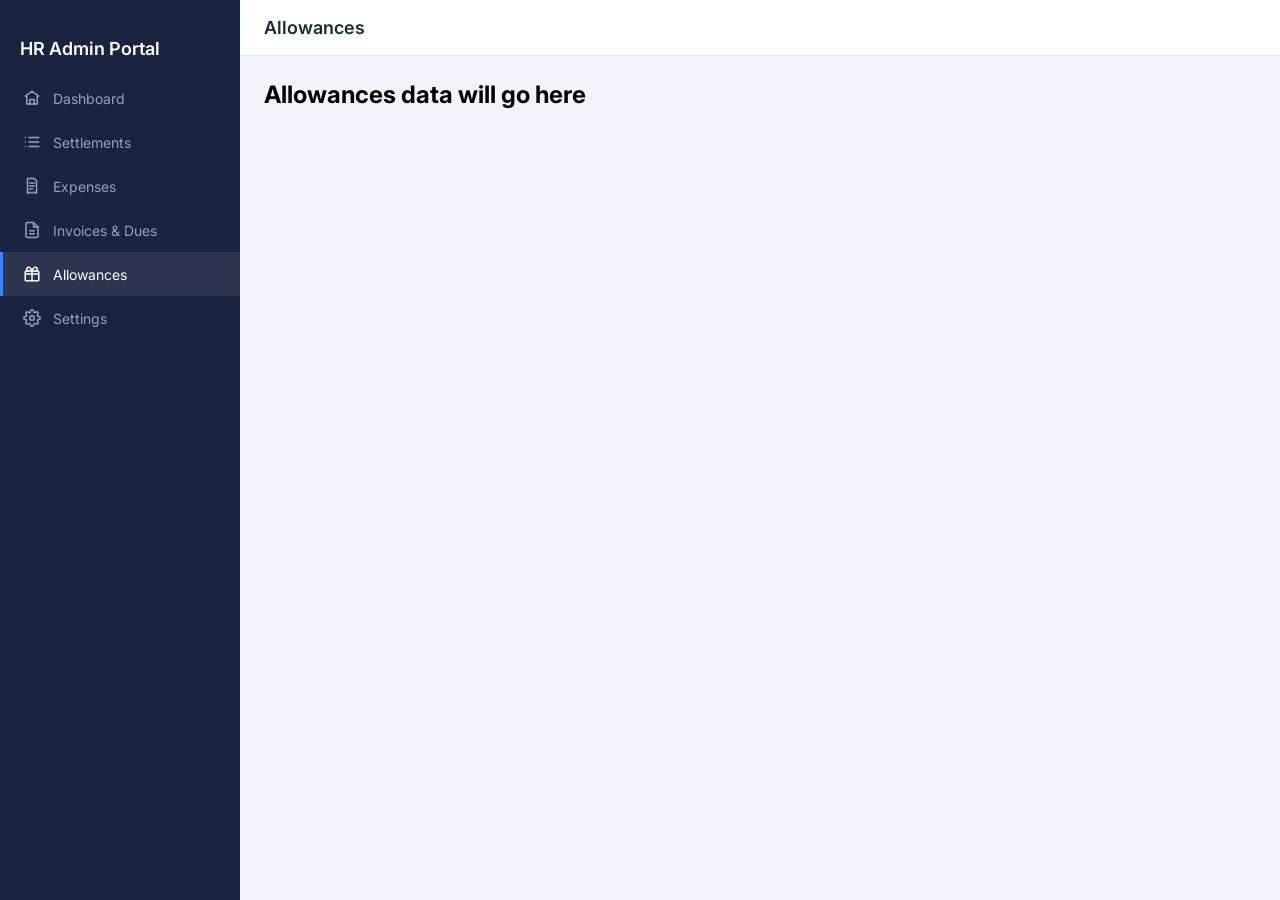
==== pages/allowances.html @ 360a9242 "Stage-1 Complete" ====
<!DOCTYPE html>
<html lang="en">
<head>
  <meta charset="UTF-8">
  <meta name="viewport" content="width=device-width, initial-scale=1.0">
  <title>Allowances — HR Admin Portal</title>
  <link rel="preconnect" href="https://fonts.googleapis.com">
  <link rel="preconnect" href="https://fonts.gstatic.com" crossorigin>
  <link href="https://fonts.googleapis.com/css2?family=Inter:wght@400;500;600;700&display=swap" rel="stylesheet">
  <link rel="stylesheet" href="../styles.css">
</head>
<body>
  <div class="layout">
    <aside class="sidebar">
      <div class="sidebar-logo">HR Admin Portal</div>
      <nav>
        <a href="../index.html" class="nav-item">
          <svg class="nav-icon" viewBox="0 0 24 24" fill="none" stroke="currentColor" stroke-width="2" stroke-linecap="round" stroke-linejoin="round"><path d="M3 9.5 12 3l9 6.5"></path><path d="M5 10v10h14V10"></path><path d="M9 20v-6h6v6"></path></svg>
          <span>Dashboard</span>
        </a>
        <a href="settlements.html" class="nav-item">
          <svg class="nav-icon" viewBox="0 0 24 24" fill="none" stroke="currentColor" stroke-width="2" stroke-linecap="round" stroke-linejoin="round"><path d="M8 6h13"></path><path d="M8 12h13"></path><path d="M8 18h13"></path><path d="M3 6h.01"></path><path d="M3 12h.01"></path><path d="M3 18h.01"></path></svg>
          <span>Settlements</span>
        </a>
        <a href="expenses.html" class="nav-item">
          <svg class="nav-icon" viewBox="0 0 24 24" fill="none" stroke="currentColor" stroke-width="2" stroke-linecap="round" stroke-linejoin="round"><path d="M6 2h9l3 3v17l-3-2-3 2-3-2-3 2V2Z"></path><path d="M9 8h6"></path><path d="M9 12h6"></path><path d="M9 16h4"></path></svg>
          <span>Expenses</span>
        </a>
        <a href="invoices.html" class="nav-item">
          <svg class="nav-icon" viewBox="0 0 24 24" fill="none" stroke="currentColor" stroke-width="2" stroke-linecap="round" stroke-linejoin="round"><path d="M14 2H6a2 2 0 0 0-2 2v16a2 2 0 0 0 2 2h12a2 2 0 0 0 2-2V8Z"></path><path d="M14 2v6h6"></path><path d="M9 13h6"></path><path d="M9 17h6"></path></svg>
          <span>Invoices &amp; Dues</span>
        </a>
        <a href="allowances.html" class="nav-item">
          <svg class="nav-icon" viewBox="0 0 24 24" fill="none" stroke="currentColor" stroke-width="2" stroke-linecap="round" stroke-linejoin="round"><rect x="3" y="8" width="18" height="13" rx="1"></rect><path d="M12 8v13"></path><path d="M3 12h18"></path><path d="M7.5 8a2.5 2.5 0 0 1 0-5C10 3 12 8 12 8s2-5 4.5-5a2.5 2.5 0 0 1 0 5"></path></svg>
          <span>Allowances</span>
        </a>
        <a href="settings.html" class="nav-item">
          <svg class="nav-icon" viewBox="0 0 24 24" fill="none" stroke="currentColor" stroke-width="2" stroke-linecap="round" stroke-linejoin="round"><circle cx="12" cy="12" r="3"></circle><path d="M19.4 15a1.65 1.65 0 0 0 .33 1.82l.06.06a2 2 0 1 1-2.83 2.83l-.06-.06a1.65 1.65 0 0 0-1.82-.33 1.65 1.65 0 0 0-1 1.51V21a2 2 0 1 1-4 0v-.09A1.65 1.65 0 0 0 9 19.4a1.65 1.65 0 0 0-1.82.33l-.06.06a2 2 0 1 1-2.83-2.83l.06-.06a1.65 1.65 0 0 0 .33-1.82 1.65 1.65 0 0 0-1.51-1H3a2 2 0 1 1 0-4h.09A1.65 1.65 0 0 0 4.6 9a1.65 1.65 0 0 0-.33-1.82l-.06-.06a2 2 0 1 1 2.83-2.83l.06.06a1.65 1.65 0 0 0 1.82.33H9a1.65 1.65 0 0 0 1-1.51V3a2 2 0 1 1 4 0v.09a1.65 1.65 0 0 0 1 1.51 1.65 1.65 0 0 0 1.82-.33l.06-.06a2 2 0 1 1 2.83 2.83l-.06.06a1.65 1.65 0 0 0-.33 1.82V9a1.65 1.65 0 0 0 1.51 1H21a2 2 0 1 1 0 4h-.09a1.65 1.65 0 0 0-1.51 1Z"></path></svg>
          <span>Settings</span>
        </a>
      </nav>
    </aside>
    <div class="main">
      <div class="topbar">
        <div class="page-title">Allowances</div>
      </div>
      <div class="content">
        <h2>Allowances data will go here</h2>
      </div>
    </div>
  </div>

  <div id="modal-container"></div>
  <div id="toast-container"></div>

  <script src="../js/data.js"></script>
  <script src="../app.js"></script>
  <script src="../js/allowances.js"></script>
</body>
</html>
---- styles.css ----
@import url('https://fonts.googleapis.com/css2?family=Inter:wght@400;500;600;700&display=swap');

:root {
  /* Colors */
  --color-sidebar: #1a2340;
  --color-sidebar-text: #94a3b8;
  --color-accent: #3b82f6;
  --color-bg: #f1f5f9;
  --color-surface: #ffffff;
  --color-text: #1e293b;
  --color-text-muted: #64748b;
  --color-border: #e2e8f0;

  --color-success: #15803d;
  --color-success-bg: #dcfce7;
  --color-warning: #a16207;
  --color-warning-bg: #fef9c3;
  --color-danger: #b91c1c;
  --color-danger-bg: #fee2e2;
  --color-info: #0e7490;
  --color-info-bg: #cffafe;
  --color-neutral: #475569;
  --color-neutral-bg: #f1f5f9;

  /* Radius */
  --radius: 8px;
  --radius-sm: 6px;
  --radius-xs: 4px;

  /* Shadows */
  --shadow-card: 0 1px 3px rgba(0, 0, 0, 0.08), 0 1px 2px rgba(0, 0, 0, 0.06);
}

* {
  box-sizing: border-box;
  margin: 0;
  padding: 0;
}

body {
  font-family: 'Inter', -apple-system, BlinkMacSystemFont, sans-serif;
  background: var(--color-bg);
}

/* Layout */
.layout {
  display: flex;
  flex-direction: row;
  height: 100vh;
}

/* Sidebar */
.sidebar {
  width: 240px;
  height: 100%;
  background: var(--color-sidebar);
  display: flex;
  flex-direction: column;
  padding: 20px 0;
}

.sidebar-logo {
  height: 56px;
  padding: 0 20px;
  display: flex;
  align-items: center;
  color: #ffffff;
  font-size: 18px;
  font-weight: 600;
}

.nav-item {
  display: flex;
  flex-direction: row;
  align-items: center;
  height: 44px;
  padding: 0 20px;
  color: var(--color-sidebar-text);
  text-decoration: none;
  font-size: 14px;
  gap: 12px;
  cursor: pointer;
  border-left: 3px solid transparent;
}

.nav-item:hover {
  background: #232d47;
}

.nav-item.active {
  color: #ffffff;
  border-left: 3px solid var(--color-accent);
  background: rgba(255, 255, 255, 0.08);
}

.nav-icon {
  width: 18px;
  height: 18px;
}

/* Main area */
.main {
  flex: 1;
  display: flex;
  flex-direction: column;
  overflow: hidden;
}

.topbar {
  height: 56px;
  background: var(--color-surface);
  border-bottom: 1px solid var(--color-border);
  display: flex;
  flex-direction: row;
  align-items: center;
  padding: 0 24px;
  justify-content: space-between;
}

.page-title {
  font-size: 18px;
  font-weight: 600;
  color: var(--color-text);
}

.content {
  flex: 1;
  overflow-y: auto;
  padding: 24px;
  background: var(--color-bg);
}

/* Cards */
.card {
  background: var(--color-surface);
  border-radius: var(--radius);
  box-shadow: var(--shadow-card);
  padding: 24px;
}

.summary-grid {
  display: grid;
  grid-template-columns: repeat(4, 1fr);
  gap: 16px;
}

.summary-card {
  background: var(--color-surface);
  border-radius: var(--radius);
  box-shadow: var(--shadow-card);
  padding: 24px;
  border-top: 3px solid var(--color-accent);
  display: flex;
  flex-direction: column;
  gap: 8px;
}

.summary-card-value {
  font-size: 28px;
  font-weight: 700;
  color: var(--color-text);
}

.summary-card-label {
  font-size: 13px;
  color: var(--color-text-muted);
}

.summary-card-count {
  font-size: 13px;
  color: var(--color-text-muted);
}

/* Tables */
.table-wrapper {
  background: var(--color-surface);
  border-radius: var(--radius);
  box-shadow: var(--shadow-card);
  padding: 0;
  overflow: hidden;
}

table {
  width: 100%;
  border-collapse: collapse;
}

thead {
  position: sticky;
  top: 0;
  background: var(--color-bg);
  border-bottom: 2px solid var(--color-border);
}

th {
  font-size: 12px;
  font-weight: 600;
  text-transform: uppercase;
  letter-spacing: 0.05em;
  color: var(--color-text-muted);
  padding: 12px 16px;
  text-align: left;
  cursor: pointer;
  user-select: none;
}

th:hover {
  color: var(--color-text);
}

th.sort-asc::after {
  content: '\2191';
  margin-left: 4px;
  color: var(--color-accent);
}

th.sort-desc::after {
  content: '\2193';
  margin-left: 4px;
  color: var(--color-accent);
}

td {
  font-size: 14px;
  color: var(--color-text);
  padding: 12px 16px;
  border-bottom: 1px solid var(--color-border);
}

tr:nth-child(even) {
  background: #f8fafc;
}

tr:hover {
  background: #eff6ff;
  cursor: pointer;
}

/* Filter bar */
.filter-bar {
  display: flex;
  flex-direction: row;
  gap: 12px;
  margin-bottom: 16px;
  align-items: center;
  flex-wrap: wrap;
}

.search-input {
  flex: 1;
  min-width: 200px;
  height: 36px;
  border: 1px solid var(--color-border);
  border-radius: var(--radius-sm);
  padding: 0 12px;
  font-size: 14px;
  outline: none;
}

.search-input:focus {
  border-color: var(--color-accent);
}

.filter-select {
  height: 36px;
  border: 1px solid var(--color-border);
  border-radius: var(--radius-sm);
  padding: 0 10px;
  font-size: 14px;
  background: var(--color-surface);
  outline: none;
}

.filter-select:focus {
  border-color: var(--color-accent);
}

.record-count {
  font-size: 13px;
  color: var(--color-text-muted);
  margin-left: auto;
}

/* Badges */
.badge {
  display: inline-flex;
  border-radius: var(--radius-xs);
  padding: 4px 10px;
  font-size: 12px;
  font-weight: 500;
}

.badge-success {
  background: var(--color-success-bg);
  color: var(--color-success);
}

.badge-warning {
  background: var(--color-warning-bg);
  color: var(--color-warning);
}

.badge-danger {
  background: var(--color-danger-bg);
  color: var(--color-danger);
}

.badge-info {
  background: var(--color-info-bg);
  color: var(--color-info);
}

.badge-neutral {
  background: var(--color-neutral-bg);
  color: var(--color-neutral);
}

/* Buttons */
.btn-primary {
  height: 36px;
  padding: 0 16px;
  border: none;
  border-radius: var(--radius-sm);
  background: var(--color-accent);
  color: #ffffff;
  font-size: 14px;
  font-weight: 500;
  cursor: pointer;
}

.btn-primary:hover {
  background: #2563eb;
}

.btn-secondary {
  height: 36px;
  padding: 0 16px;
  border: 1px solid var(--color-border);
  border-radius: var(--radius-sm);
  background: var(--color-surface);
  color: var(--color-text);
  font-size: 14px;
  font-weight: 500;
  cursor: pointer;
}

.btn-secondary:hover {
  background: var(--color-bg);
}

/* Empty state */
.empty-state {
  text-align: center;
  padding: 48px;
  color: var(--color-text-muted);
}

/* Modal */
.modal-overlay {
  position: fixed;
  inset: 0;
  background: rgba(0, 0, 0, 0.5);
  z-index: 1000;
  display: flex;
  align-items: center;
  justify-content: center;
}

.modal {
  background: var(--color-surface);
  border-radius: var(--radius);
  max-width: 560px;
  width: 90vw;
  max-height: 90vh;
  overflow-y: auto;
  padding: 24px;
  display: flex;
  flex-direction: column;
  gap: 16px;
}

.modal-header {
  display: flex;
  flex-direction: row;
  justify-content: space-between;
  align-items: center;
}

.modal-title {
  font-size: 18px;
  font-weight: 600;
}

/* Forms */
.form-group {
  display: flex;
  flex-direction: column;
  gap: 6px;
}

.form-group label {
  font-size: 13px;
  font-weight: 500;
  color: var(--color-text-muted);
}

.form-group input,
.form-group select,
.form-group textarea {
  width: 100%;
  border: 1px solid var(--color-border);
  border-radius: var(--radius-sm);
  padding: 8px 12px;
  font-size: 14px;
  outline: none;
  font-family: inherit;
}

.form-group input:focus,
.form-group select:focus,
.form-group textarea:focus {
  border-color: var(--color-accent);
}

/* Backup warning */
.backup-warning {
  background: #fef9c3;
  border: 1px solid #fde047;
  padding: 12px 20px;
  border-radius: var(--radius);
  font-size: 14px;
  display: flex;
  flex-direction: row;
  align-items: center;
  gap: 8px;
}

/* Danger zone */
.danger-zone {
  border: 1px solid var(--color-danger);
  border-radius: var(--radius);
  padding: 20px;
}
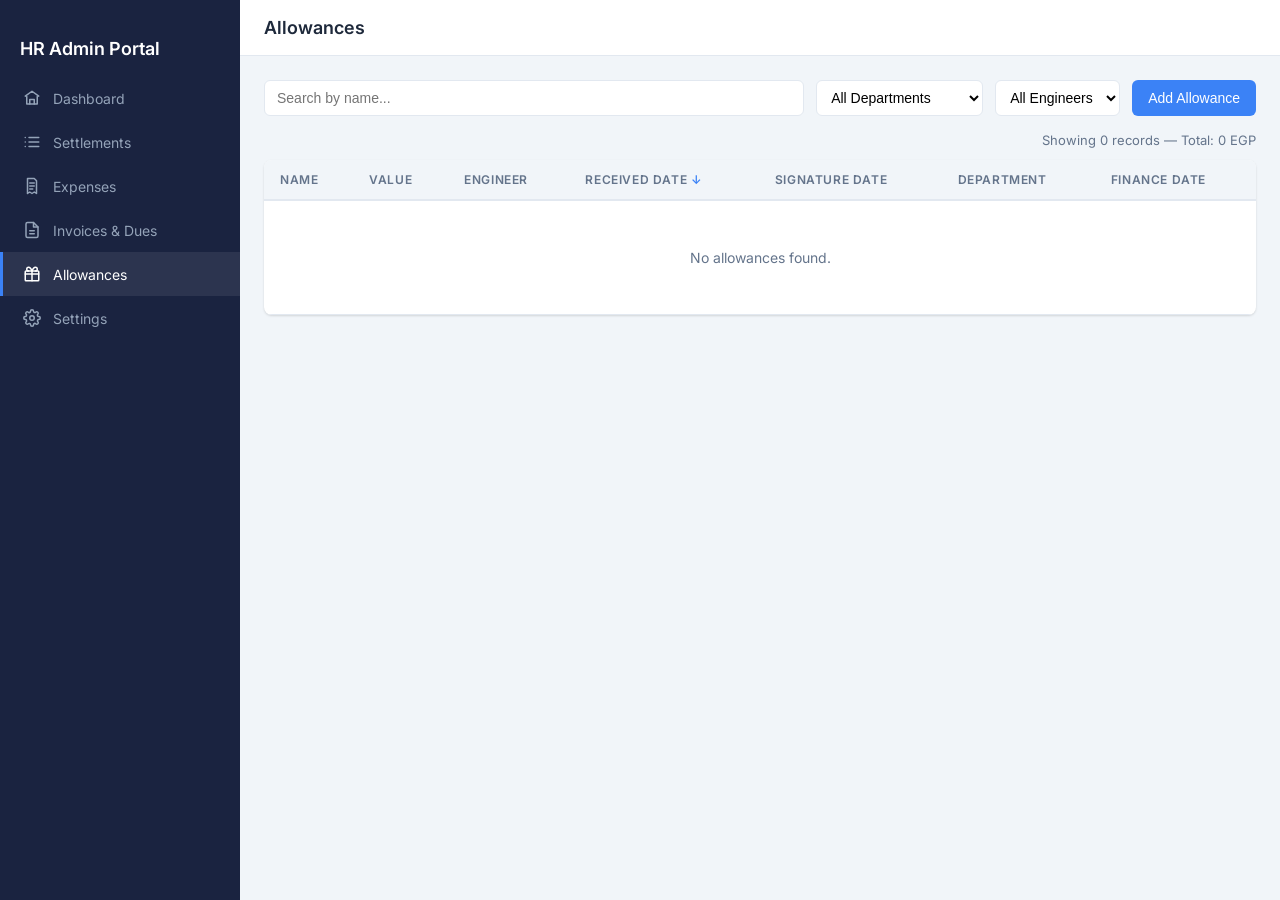
==== commit 95ba1f0f: "stage 7 complete" ====
--- a/pages/allowances.html
+++ b/pages/allowances.html
@@ -45,7 +45,35 @@
         <div class="page-title">Allowances</div>
       </div>
       <div class="content">
-        <h2>Allowances data will go here</h2>
+        <div class="filter-bar">
+          <input type="text" id="search-input" class="search-input" placeholder="Search by name...">
+          <select id="department-filter" class="filter-select">
+            <option value="">All Departments</option>
+          </select>
+          <select id="engineer-filter" class="filter-select">
+            <option value="">All Engineers</option>
+          </select>
+          <button type="button" class="btn-primary" id="add-allowance-btn">Add Allowance</button>
+        </div>
+        <div class="table-meta-row">
+          <div class="record-count" id="record-count"></div>
+        </div>
+        <div class="table-wrapper">
+          <table id="allowances-table">
+            <thead>
+              <tr>
+                <th data-field="name">Name</th>
+                <th data-field="value">Value</th>
+                <th data-field="engineer">Engineer</th>
+                <th data-field="receivedDate">Received Date</th>
+                <th data-field="signatureDate">Signature Date</th>
+                <th data-field="department">Department</th>
+                <th data-field="financeDate">Finance Date</th>
+              </tr>
+            </thead>
+            <tbody id="allowances-tbody"></tbody>
+          </table>
+        </div>
       </div>
     </div>
   </div>
--- a/styles.css
+++ b/styles.css
@@ -153,6 +153,18 @@
   display: flex;
   flex-direction: column;
   gap: 8px;
+  text-decoration: none;
+  color: inherit;
+}
+
+.summary-card:hover {
+  box-shadow: 0 4px 12px rgba(0, 0, 0, 0.12);
+}
+
+.summary-card-icon {
+  width: 28px;
+  height: 28px;
+  color: var(--color-accent);
 }
 
 .summary-card-value {
@@ -433,6 +445,130 @@
   flex-direction: row;
   align-items: center;
   gap: 8px;
+  margin-bottom: 16px;
+}
+
+.backup-warning a {
+  color: var(--color-accent);
+  font-weight: 500;
+}
+
+/* Quick stats */
+.quick-stats-row {
+  display: flex;
+  flex-direction: row;
+  gap: 16px;
+  margin-top: 16px;
+  flex-wrap: wrap;
+}
+
+.quick-stat {
+  background: var(--color-surface);
+  border-radius: var(--radius);
+  box-shadow: var(--shadow-card);
+  padding: 12px 20px;
+  display: flex;
+  flex-direction: row;
+  align-items: center;
+  gap: 10px;
+  font-size: 14px;
+  color: var(--color-text-muted);
+}
+
+/* Toasts */
+#toast-container {
+  position: fixed;
+  bottom: 24px;
+  right: 24px;
+  display: flex;
+  flex-direction: column;
+  gap: 8px;
+  z-index: 2000;
+}
+
+.toast {
+  padding: 12px 20px;
+  border-radius: var(--radius-sm);
+  box-shadow: var(--shadow-card);
+  font-size: 14px;
+  color: #ffffff;
+  background: var(--color-text);
+}
+
+.toast-success {
+  background: var(--color-success);
+}
+
+.toast-danger {
+  background: var(--color-danger);
+}
+
+/* Table meta row */
+.table-meta-row {
+  display: flex;
+  margin-bottom: 12px;
+}
+
+/* Workflow timeline */
+.timeline {
+  display: flex;
+  flex-direction: row;
+  margin-bottom: 20px;
+}
+
+.timeline-step {
+  flex: 1;
+  position: relative;
+  display: flex;
+  flex-direction: column;
+  align-items: center;
+  text-align: center;
+  gap: 4px;
+}
+
+.timeline-line {
+  position: absolute;
+  top: 6px;
+  left: -50%;
+  width: 100%;
+  height: 2px;
+  background: var(--color-border);
+  z-index: 0;
+}
+
+.timeline-step:first-child .timeline-line {
+  display: none;
+}
+
+.timeline-step.done .timeline-line {
+  background: var(--color-accent);
+}
+
+.timeline-dot {
+  width: 14px;
+  height: 14px;
+  border-radius: 50%;
+  background: var(--color-border);
+  z-index: 1;
+}
+
+.timeline-step.done .timeline-dot {
+  background: var(--color-accent);
+}
+
+.timeline-label {
+  font-size: 12px;
+  font-weight: 500;
+  color: var(--color-text);
+}
+
+.timeline-date {
+  font-size: 11px;
+  color: var(--color-text-muted);
+}
+
+.timeline-step.pending .timeline-label {
+  color: var(--color-text-muted);
 }
 
 /* Danger zone */
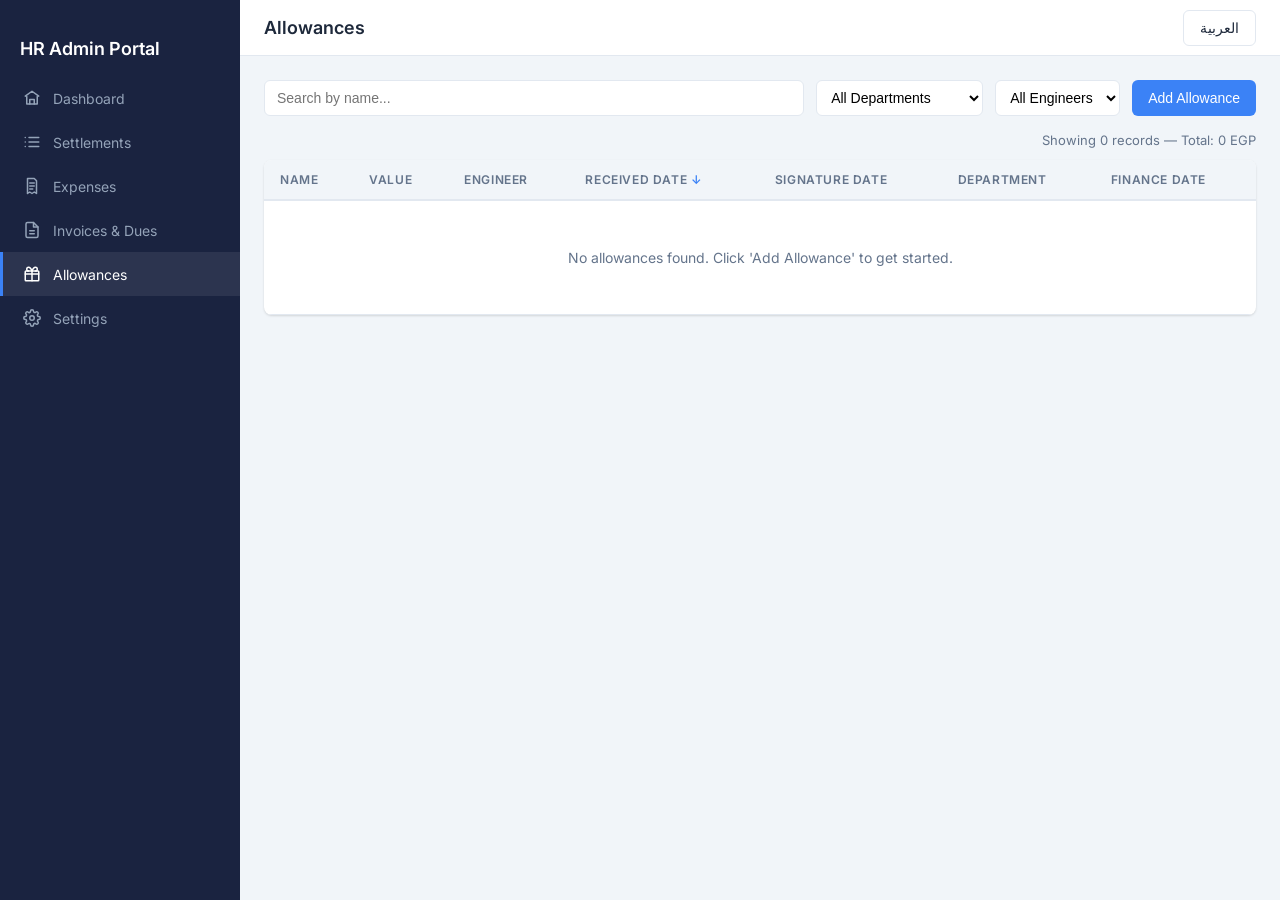
==== commit 5ff0dfc8: "arabic" ====
--- a/pages/allowances.html
+++ b/pages/allowances.html
@@ -16,44 +16,45 @@
       <nav>
         <a href="../index.html" class="nav-item">
           <svg class="nav-icon" viewBox="0 0 24 24" fill="none" stroke="currentColor" stroke-width="2" stroke-linecap="round" stroke-linejoin="round"><path d="M3 9.5 12 3l9 6.5"></path><path d="M5 10v10h14V10"></path><path d="M9 20v-6h6v6"></path></svg>
-          <span>Dashboard</span>
+          <span data-i18n="nav.dashboard">Dashboard</span>
         </a>
         <a href="settlements.html" class="nav-item">
           <svg class="nav-icon" viewBox="0 0 24 24" fill="none" stroke="currentColor" stroke-width="2" stroke-linecap="round" stroke-linejoin="round"><path d="M8 6h13"></path><path d="M8 12h13"></path><path d="M8 18h13"></path><path d="M3 6h.01"></path><path d="M3 12h.01"></path><path d="M3 18h.01"></path></svg>
-          <span>Settlements</span>
+          <span data-i18n="nav.settlements">Settlements</span>
         </a>
         <a href="expenses.html" class="nav-item">
           <svg class="nav-icon" viewBox="0 0 24 24" fill="none" stroke="currentColor" stroke-width="2" stroke-linecap="round" stroke-linejoin="round"><path d="M6 2h9l3 3v17l-3-2-3 2-3-2-3 2V2Z"></path><path d="M9 8h6"></path><path d="M9 12h6"></path><path d="M9 16h4"></path></svg>
-          <span>Expenses</span>
+          <span data-i18n="nav.expenses">Expenses</span>
         </a>
         <a href="invoices.html" class="nav-item">
           <svg class="nav-icon" viewBox="0 0 24 24" fill="none" stroke="currentColor" stroke-width="2" stroke-linecap="round" stroke-linejoin="round"><path d="M14 2H6a2 2 0 0 0-2 2v16a2 2 0 0 0 2 2h12a2 2 0 0 0 2-2V8Z"></path><path d="M14 2v6h6"></path><path d="M9 13h6"></path><path d="M9 17h6"></path></svg>
-          <span>Invoices &amp; Dues</span>
+          <span data-i18n="nav.invoices">Invoices &amp; Dues</span>
         </a>
         <a href="allowances.html" class="nav-item">
           <svg class="nav-icon" viewBox="0 0 24 24" fill="none" stroke="currentColor" stroke-width="2" stroke-linecap="round" stroke-linejoin="round"><rect x="3" y="8" width="18" height="13" rx="1"></rect><path d="M12 8v13"></path><path d="M3 12h18"></path><path d="M7.5 8a2.5 2.5 0 0 1 0-5C10 3 12 8 12 8s2-5 4.5-5a2.5 2.5 0 0 1 0 5"></path></svg>
-          <span>Allowances</span>
+          <span data-i18n="nav.allowances">Allowances</span>
         </a>
         <a href="settings.html" class="nav-item">
           <svg class="nav-icon" viewBox="0 0 24 24" fill="none" stroke="currentColor" stroke-width="2" stroke-linecap="round" stroke-linejoin="round"><circle cx="12" cy="12" r="3"></circle><path d="M19.4 15a1.65 1.65 0 0 0 .33 1.82l.06.06a2 2 0 1 1-2.83 2.83l-.06-.06a1.65 1.65 0 0 0-1.82-.33 1.65 1.65 0 0 0-1 1.51V21a2 2 0 1 1-4 0v-.09A1.65 1.65 0 0 0 9 19.4a1.65 1.65 0 0 0-1.82.33l-.06.06a2 2 0 1 1-2.83-2.83l.06-.06a1.65 1.65 0 0 0 .33-1.82 1.65 1.65 0 0 0-1.51-1H3a2 2 0 1 1 0-4h.09A1.65 1.65 0 0 0 4.6 9a1.65 1.65 0 0 0-.33-1.82l-.06-.06a2 2 0 1 1 2.83-2.83l.06.06a1.65 1.65 0 0 0 1.82.33H9a1.65 1.65 0 0 0 1-1.51V3a2 2 0 1 1 4 0v.09a1.65 1.65 0 0 0 1 1.51 1.65 1.65 0 0 0 1.82-.33l.06-.06a2 2 0 1 1 2.83 2.83l-.06.06a1.65 1.65 0 0 0-.33 1.82V9a1.65 1.65 0 0 0 1.51 1H21a2 2 0 1 1 0 4h-.09a1.65 1.65 0 0 0-1.51 1Z"></path></svg>
-          <span>Settings</span>
+          <span data-i18n="nav.settings">Settings</span>
         </a>
       </nav>
     </aside>
     <div class="main">
       <div class="topbar">
-        <div class="page-title">Allowances</div>
+        <div class="page-title" data-i18n="allowances.title">Allowances</div>
+        <button type="button" class="btn-secondary lang-toggle-btn" id="lang-toggle-btn">العربية</button>
       </div>
       <div class="content">
         <div class="filter-bar">
-          <input type="text" id="search-input" class="search-input" placeholder="Search by name...">
+          <input type="text" id="search-input" class="search-input" data-i18n-placeholder="allowances.searchPlaceholder" placeholder="Search by name...">
           <select id="department-filter" class="filter-select">
-            <option value="">All Departments</option>
+            <option value="" data-i18n="allowances.allDepartments">All Departments</option>
           </select>
           <select id="engineer-filter" class="filter-select">
-            <option value="">All Engineers</option>
+            <option value="" data-i18n="allowances.allEngineers">All Engineers</option>
           </select>
-          <button type="button" class="btn-primary" id="add-allowance-btn">Add Allowance</button>
+          <button type="button" class="btn-primary" id="add-allowance-btn" data-i18n="allowances.addButton">Add Allowance</button>
         </div>
         <div class="table-meta-row">
           <div class="record-count" id="record-count"></div>
@@ -62,13 +63,13 @@
           <table id="allowances-table">
             <thead>
               <tr>
-                <th data-field="name">Name</th>
-                <th data-field="value">Value</th>
-                <th data-field="engineer">Engineer</th>
-                <th data-field="receivedDate">Received Date</th>
-                <th data-field="signatureDate">Signature Date</th>
-                <th data-field="department">Department</th>
-                <th data-field="financeDate">Finance Date</th>
+                <th data-field="name" data-i18n="common.field.name">Name</th>
+                <th data-field="value" data-i18n="common.field.value">Value</th>
+                <th data-field="engineer" data-i18n="common.field.engineer">Engineer</th>
+                <th data-field="receivedDate" data-i18n="common.field.receivedDate">Received Date</th>
+                <th data-field="signatureDate" data-i18n="common.field.signatureDate">Signature Date</th>
+                <th data-field="department" data-i18n="common.field.department">Department</th>
+                <th data-field="financeDate" data-i18n="common.field.financeDate">Finance Date</th>
               </tr>
             </thead>
             <tbody id="allowances-tbody"></tbody>
@@ -82,6 +83,7 @@
   <div id="toast-container"></div>
 
   <script src="../js/data.js"></script>
+  <script src="../js/i18n.js"></script>
   <script src="../app.js"></script>
   <script src="../js/allowances.js"></script>
 </body>
--- a/styles.css
+++ b/styles.css
@@ -80,7 +80,7 @@
   font-size: 14px;
   gap: 12px;
   cursor: pointer;
-  border-left: 3px solid transparent;
+  border-inline-start: 3px solid transparent;
 }
 
 .nav-item:hover {
@@ -89,7 +89,7 @@
 
 .nav-item.active {
   color: #ffffff;
-  border-left: 3px solid var(--color-accent);
+  border-inline-start: 3px solid var(--color-accent);
   background: rgba(255, 255, 255, 0.08);
 }
 
@@ -121,6 +121,10 @@
   font-size: 18px;
   font-weight: 600;
   color: var(--color-text);
+}
+
+.lang-toggle-btn {
+  min-width: 64px;
 }
 
 .content {
@@ -189,7 +193,14 @@
   border-radius: var(--radius);
   box-shadow: var(--shadow-card);
   padding: 0;
+  overflow-x: auto;
+}
+
+.cell-truncate {
+  max-width: 220px;
   overflow: hidden;
+  text-overflow: ellipsis;
+  white-space: nowrap;
 }
 
 table {
@@ -211,7 +222,7 @@
   letter-spacing: 0.05em;
   color: var(--color-text-muted);
   padding: 12px 16px;
-  text-align: left;
+  text-align: start;
   cursor: pointer;
   user-select: none;
 }
@@ -222,13 +233,13 @@
 
 th.sort-asc::after {
   content: '\2191';
-  margin-left: 4px;
+  margin-inline-start: 4px;
   color: var(--color-accent);
 }
 
 th.sort-desc::after {
   content: '\2193';
-  margin-left: 4px;
+  margin-inline-start: 4px;
   color: var(--color-accent);
 }
 
@@ -290,7 +301,7 @@
 .record-count {
   font-size: 13px;
   color: var(--color-text-muted);
-  margin-left: auto;
+  margin-inline-start: auto;
 }
 
 /* Badges */
@@ -403,6 +414,22 @@
   font-weight: 600;
 }
 
+.modal-close {
+  background: none;
+  border: none;
+  font-size: 24px;
+  line-height: 1;
+  color: var(--color-text-muted);
+  cursor: pointer;
+  padding: 4px 10px;
+  border-radius: var(--radius-sm);
+}
+
+.modal-close:hover {
+  background: var(--color-bg);
+  color: var(--color-text);
+}
+
 /* Forms */
 .form-group {
   display: flex;
@@ -432,6 +459,17 @@
 .form-group select:focus,
 .form-group textarea:focus {
   border-color: var(--color-accent);
+}
+
+.form-group.has-error input,
+.form-group.has-error select,
+.form-group.has-error textarea {
+  border-color: var(--color-danger);
+}
+
+.form-error {
+  font-size: 12px;
+  color: var(--color-danger);
 }
 
 /* Backup warning */
@@ -479,7 +517,7 @@
 #toast-container {
   position: fixed;
   bottom: 24px;
-  right: 24px;
+  inset-inline-end: 24px;
   display: flex;
   flex-direction: column;
   gap: 8px;
@@ -577,3 +615,147 @@
   border-radius: var(--radius);
   padding: 20px;
 }
+
+/* Settings page */
+.settings-section {
+  margin-bottom: 24px;
+}
+
+.card-title {
+  font-size: 16px;
+  font-weight: 600;
+  color: var(--color-text);
+  margin-bottom: 6px;
+}
+
+.card-description {
+  font-size: 14px;
+  color: var(--color-text-muted);
+  margin-bottom: 16px;
+  white-space: pre-line;
+}
+
+.hidden {
+  display: none;
+}
+
+.last-backup-text {
+  font-size: 14px;
+  color: var(--color-text-muted);
+  margin-bottom: 16px;
+}
+
+.drop-zone {
+  border: 2px dashed var(--color-border);
+  border-radius: var(--radius);
+  padding: 32px;
+  text-align: center;
+  color: var(--color-text-muted);
+  font-size: 14px;
+  cursor: pointer;
+  transition: border-color 0.15s, background 0.15s;
+}
+
+.drop-zone:hover,
+.drop-zone.drag-over {
+  border-color: var(--color-accent);
+  background: #eff6ff;
+}
+
+.file-selected-row {
+  display: flex;
+  flex-direction: row;
+  align-items: center;
+  gap: 12px;
+  margin-top: 16px;
+}
+
+.file-selected-name {
+  font-size: 14px;
+  color: var(--color-text);
+  flex: 1;
+}
+
+.data-overview-table tr.total-row td {
+  font-weight: 600;
+  border-top: 2px solid var(--color-border);
+}
+
+/* Manage Lists (Settings page) */
+.list-manager-container {
+  display: flex;
+  flex-direction: column;
+  gap: 20px;
+}
+
+.list-manager-group {
+  border: 1px solid var(--color-border);
+  border-radius: var(--radius-sm);
+  padding: 16px;
+}
+
+.list-manager-title {
+  font-size: 14px;
+  font-weight: 600;
+  color: var(--color-text);
+  margin-bottom: 10px;
+}
+
+.list-manager-items {
+  display: flex;
+  flex-wrap: wrap;
+  gap: 8px;
+  margin-bottom: 12px;
+}
+
+.list-manager-item {
+  display: flex;
+  align-items: center;
+  gap: 6px;
+  background: var(--color-bg);
+  border: 1px solid var(--color-border);
+  border-radius: var(--radius-xs);
+  padding: 4px 8px;
+  font-size: 13px;
+  color: var(--color-text);
+}
+
+.list-item-remove {
+  background: none;
+  border: none;
+  color: var(--color-text-muted);
+  font-size: 16px;
+  line-height: 1;
+  cursor: pointer;
+  padding: 2px 6px;
+  border-radius: var(--radius-xs);
+}
+
+.list-item-remove:hover {
+  background: var(--color-danger-bg);
+  color: var(--color-danger);
+}
+
+.list-manager-empty {
+  font-size: 13px;
+  color: var(--color-text-muted);
+}
+
+.list-manager-add-row {
+  display: flex;
+  gap: 8px;
+}
+
+.list-manager-add-row input {
+  flex: 1;
+  height: 36px;
+  border: 1px solid var(--color-border);
+  border-radius: var(--radius-sm);
+  padding: 0 12px;
+  font-size: 14px;
+  outline: none;
+}
+
+.list-manager-add-row input:focus {
+  border-color: var(--color-accent);
+}
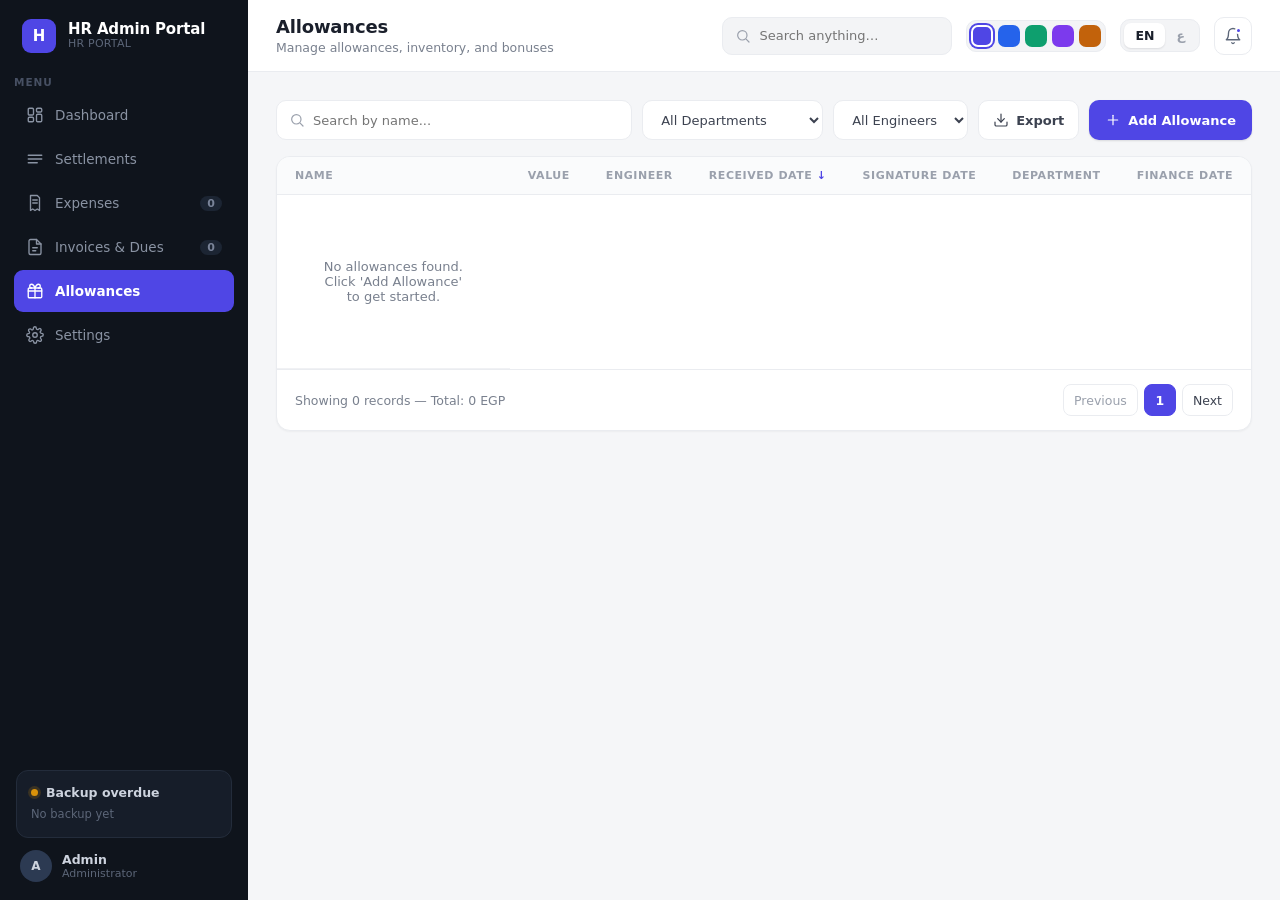
==== commit e92c6f95: "new design" ====
--- a/pages/allowances.html
+++ b/pages/allowances.html
@@ -6,74 +6,196 @@
   <title>Allowances — HR Admin Portal</title>
   <link rel="preconnect" href="https://fonts.googleapis.com">
   <link rel="preconnect" href="https://fonts.gstatic.com" crossorigin>
-  <link href="https://fonts.googleapis.com/css2?family=Inter:wght@400;500;600;700&display=swap" rel="stylesheet">
+  <link href="https://fonts.googleapis.com/css2?family=IBM+Plex+Sans:wght@400;500;600;700&family=IBM+Plex+Sans+Arabic:wght@400;500;600;700&family=IBM+Plex+Mono:wght@400;500;600&display=swap" rel="stylesheet">
   <link rel="stylesheet" href="../styles.css">
 </head>
 <body>
   <div class="layout">
     <aside class="sidebar">
-      <div class="sidebar-logo">HR Admin Portal</div>
-      <nav>
+      <div class="sidebar-logo">
+        <div class="sidebar-logo-mark">H</div>
+        <div class="sidebar-logo-text">
+          <span class="sidebar-logo-name" data-i18n="app.name">HR Admin Portal</span>
+          <span class="sidebar-logo-sub" data-i18n="sidebar.subLabel">HR PORTAL</span>
+        </div>
+      </div>
+
+      <div class="sidebar-section-label" data-i18n="sidebar.menuLabel">Menu</div>
+
+      <nav class="sidebar-nav">
         <a href="../index.html" class="nav-item">
-          <svg class="nav-icon" viewBox="0 0 24 24" fill="none" stroke="currentColor" stroke-width="2" stroke-linecap="round" stroke-linejoin="round"><path d="M3 9.5 12 3l9 6.5"></path><path d="M5 10v10h14V10"></path><path d="M9 20v-6h6v6"></path></svg>
+          <span class="nav-icon">
+            <svg viewBox="0 0 24 24" fill="none" stroke="currentColor" stroke-width="1.8" stroke-linecap="round" stroke-linejoin="round" width="18" height="18">
+              <rect x="3" y="3" width="7" height="9" rx="1.5"/><rect x="14" y="3" width="7" height="5" rx="1.5"/>
+              <rect x="14" y="11" width="7" height="10" rx="1.5"/><rect x="3" y="15" width="7" height="6" rx="1.5"/>
+            </svg>
+          </span>
           <span data-i18n="nav.dashboard">Dashboard</span>
         </a>
+
         <a href="settlements.html" class="nav-item">
-          <svg class="nav-icon" viewBox="0 0 24 24" fill="none" stroke="currentColor" stroke-width="2" stroke-linecap="round" stroke-linejoin="round"><path d="M8 6h13"></path><path d="M8 12h13"></path><path d="M8 18h13"></path><path d="M3 6h.01"></path><path d="M3 12h.01"></path><path d="M3 18h.01"></path></svg>
+          <span class="nav-icon">
+            <svg viewBox="0 0 24 24" fill="none" stroke="currentColor" stroke-width="1.8" stroke-linecap="round" stroke-linejoin="round" width="18" height="18">
+              <path d="M3 7h18"/><path d="M3 12h18"/><path d="M3 17h12"/>
+            </svg>
+          </span>
           <span data-i18n="nav.settlements">Settlements</span>
         </a>
+
         <a href="expenses.html" class="nav-item">
-          <svg class="nav-icon" viewBox="0 0 24 24" fill="none" stroke="currentColor" stroke-width="2" stroke-linecap="round" stroke-linejoin="round"><path d="M6 2h9l3 3v17l-3-2-3 2-3-2-3 2V2Z"></path><path d="M9 8h6"></path><path d="M9 12h6"></path><path d="M9 16h4"></path></svg>
+          <span class="nav-icon">
+            <svg viewBox="0 0 24 24" fill="none" stroke="currentColor" stroke-width="1.8" stroke-linecap="round" stroke-linejoin="round" width="18" height="18">
+              <path d="M6 2h9l3 3v17l-3-2-3 2-3-2-3 2V2Z"/><path d="M9 8h6"/><path d="M9 12h6"/>
+            </svg>
+          </span>
           <span data-i18n="nav.expenses">Expenses</span>
-        </a>
+          <span class="nav-badge" id="nav-badge-expenses">0</span>
+        </a>
+
         <a href="invoices.html" class="nav-item">
-          <svg class="nav-icon" viewBox="0 0 24 24" fill="none" stroke="currentColor" stroke-width="2" stroke-linecap="round" stroke-linejoin="round"><path d="M14 2H6a2 2 0 0 0-2 2v16a2 2 0 0 0 2 2h12a2 2 0 0 0 2-2V8Z"></path><path d="M14 2v6h6"></path><path d="M9 13h6"></path><path d="M9 17h6"></path></svg>
+          <span class="nav-icon">
+            <svg viewBox="0 0 24 24" fill="none" stroke="currentColor" stroke-width="1.8" stroke-linecap="round" stroke-linejoin="round" width="18" height="18">
+              <path d="M14 2H6a2 2 0 0 0-2 2v16a2 2 0 0 0 2 2h12a2 2 0 0 0 2-2V8Z"/>
+              <path d="M14 2v6h6"/><path d="M9 13h6"/><path d="M9 17h4"/>
+            </svg>
+          </span>
           <span data-i18n="nav.invoices">Invoices &amp; Dues</span>
-        </a>
+          <span class="nav-badge" id="nav-badge-invoices">0</span>
+        </a>
+
         <a href="allowances.html" class="nav-item">
-          <svg class="nav-icon" viewBox="0 0 24 24" fill="none" stroke="currentColor" stroke-width="2" stroke-linecap="round" stroke-linejoin="round"><rect x="3" y="8" width="18" height="13" rx="1"></rect><path d="M12 8v13"></path><path d="M3 12h18"></path><path d="M7.5 8a2.5 2.5 0 0 1 0-5C10 3 12 8 12 8s2-5 4.5-5a2.5 2.5 0 0 1 0 5"></path></svg>
+          <span class="nav-icon">
+            <svg viewBox="0 0 24 24" fill="none" stroke="currentColor" stroke-width="1.8" stroke-linecap="round" stroke-linejoin="round" width="18" height="18">
+              <rect x="3" y="8" width="18" height="13" rx="1.5"/><path d="M12 8v13"/><path d="M3 12h18"/>
+              <path d="M7.5 8a2.5 2.5 0 0 1 0-5C10 3 12 8 12 8s2-5 4.5-5a2.5 2.5 0 0 1 0 5"/>
+            </svg>
+          </span>
           <span data-i18n="nav.allowances">Allowances</span>
         </a>
+
         <a href="settings.html" class="nav-item">
-          <svg class="nav-icon" viewBox="0 0 24 24" fill="none" stroke="currentColor" stroke-width="2" stroke-linecap="round" stroke-linejoin="round"><circle cx="12" cy="12" r="3"></circle><path d="M19.4 15a1.65 1.65 0 0 0 .33 1.82l.06.06a2 2 0 1 1-2.83 2.83l-.06-.06a1.65 1.65 0 0 0-1.82-.33 1.65 1.65 0 0 0-1 1.51V21a2 2 0 1 1-4 0v-.09A1.65 1.65 0 0 0 9 19.4a1.65 1.65 0 0 0-1.82.33l-.06.06a2 2 0 1 1-2.83-2.83l.06-.06a1.65 1.65 0 0 0 .33-1.82 1.65 1.65 0 0 0-1.51-1H3a2 2 0 1 1 0-4h.09A1.65 1.65 0 0 0 4.6 9a1.65 1.65 0 0 0-.33-1.82l-.06-.06a2 2 0 1 1 2.83-2.83l.06.06a1.65 1.65 0 0 0 1.82.33H9a1.65 1.65 0 0 0 1-1.51V3a2 2 0 1 1 4 0v.09a1.65 1.65 0 0 0 1 1.51 1.65 1.65 0 0 0 1.82-.33l.06-.06a2 2 0 1 1 2.83 2.83l-.06.06a1.65 1.65 0 0 0-.33 1.82V9a1.65 1.65 0 0 0 1.51 1H21a2 2 0 1 1 0 4h-.09a1.65 1.65 0 0 0-1.51 1Z"></path></svg>
+          <span class="nav-icon">
+            <svg viewBox="0 0 24 24" fill="none" stroke="currentColor" stroke-width="1.8" stroke-linecap="round" stroke-linejoin="round" width="18" height="18">
+              <circle cx="12" cy="12" r="3"/>
+              <path d="M19.4 15a1.6 1.6 0 0 0 .3 1.8l.1.1a2 2 0 1 1-2.8 2.8l-.1-.1a1.6 1.6 0 0 0-2.7 1.1V21a2 2 0 1 1-4 0v-.2a1.6 1.6 0 0 0-2.7-1.1l-.1.1a2 2 0 1 1-2.8-2.8l.1-.1a1.6 1.6 0 0 0-1.1-2.7H3a2 2 0 1 1 0-4h.2a1.6 1.6 0 0 0 1.1-2.7l-.1-.1a2 2 0 1 1 2.8-2.8l.1.1a1.6 1.6 0 0 0 2.7-1.1V3a2 2 0 1 1 4 0v.2a1.6 1.6 0 0 0 2.7 1.1l.1-.1a2 2 0 1 1 2.8 2.8l-.1.1a1.6 1.6 0 0 0 1.1 2.7H21a2 2 0 1 1 0 4h-.2a1.6 1.6 0 0 0-1.4 1Z"/>
+            </svg>
+          </span>
           <span data-i18n="nav.settings">Settings</span>
         </a>
       </nav>
+
+      <div class="sidebar-footer">
+        <div class="sidebar-backup-card">
+          <div class="sidebar-backup-header">
+            <span class="sidebar-backup-dot" id="sidebar-backup-dot"></span>
+            <span class="sidebar-backup-title" id="sidebar-backup-title">Backup healthy</span>
+          </div>
+          <div class="sidebar-backup-sub" id="sidebar-backup-sub">Last export 2 days ago</div>
+        </div>
+        <div class="sidebar-user">
+          <div class="sidebar-avatar">A</div>
+          <div>
+            <div class="sidebar-user-name" data-i18n="sidebar.userName">Admin</div>
+            <div class="sidebar-user-role" data-i18n="sidebar.userRole">Administrator</div>
+          </div>
+        </div>
+      </div>
     </aside>
+
     <div class="main">
-      <div class="topbar">
-        <div class="page-title" data-i18n="allowances.title">Allowances</div>
-        <button type="button" class="btn-secondary lang-toggle-btn" id="lang-toggle-btn">العربية</button>
-      </div>
+      <header class="topbar">
+        <div class="topbar-title-group">
+          <span class="page-title" data-i18n="allowances.title">Allowances</span>
+          <span class="page-sub" data-i18n="allowances.subtitle">Manage allowances, inventory, and bonuses</span>
+        </div>
+
+        <div class="topbar-actions">
+          <div class="topbar-search">
+            <svg viewBox="0 0 24 24" fill="none" stroke="currentColor" stroke-width="1.8" stroke-linecap="round" stroke-linejoin="round" width="16" height="16">
+              <circle cx="11" cy="11" r="7"/><path d="m21 21-4.3-4.3"/>
+            </svg>
+            <input type="text" data-i18n-placeholder="common.searchAnything" placeholder="Search anything…" aria-label="Search">
+          </div>
+
+          <div class="palette-switcher">
+            <button class="palette-dot palette-dot-indigo" data-theme-btn="indigo" title="Indigo"></button>
+            <button class="palette-dot palette-dot-sky" data-theme-btn="sky" title="Sky"></button>
+            <button class="palette-dot palette-dot-emerald" data-theme-btn="emerald" title="Emerald"></button>
+            <button class="palette-dot palette-dot-violet" data-theme-btn="violet" title="Violet"></button>
+            <button class="palette-dot palette-dot-amber" data-theme-btn="amber" title="Amber"></button>
+          </div>
+
+          <div class="lang-toggle">
+            <button class="lang-btn" data-lang-btn="en">EN</button>
+            <button class="lang-btn" data-lang-btn="ar">ع</button>
+          </div>
+
+          <button class="topbar-bell" aria-label="Notifications">
+            <svg viewBox="0 0 24 24" fill="none" stroke="currentColor" stroke-width="1.8" stroke-linecap="round" stroke-linejoin="round" width="18" height="18">
+              <path d="M18 8a6 6 0 1 0-12 0c0 7-3 9-3 9h18s-3-2-3-9"/>
+              <path d="M13.7 21a2 2 0 0 1-3.4 0"/>
+            </svg>
+            <span class="topbar-bell-dot"></span>
+          </button>
+        </div>
+      </header>
+
       <div class="content">
-        <div class="filter-bar">
-          <input type="text" id="search-input" class="search-input" data-i18n-placeholder="allowances.searchPlaceholder" placeholder="Search by name...">
-          <select id="department-filter" class="filter-select">
-            <option value="" data-i18n="allowances.allDepartments">All Departments</option>
-          </select>
-          <select id="engineer-filter" class="filter-select">
-            <option value="" data-i18n="allowances.allEngineers">All Engineers</option>
-          </select>
-          <button type="button" class="btn-primary" id="add-allowance-btn" data-i18n="allowances.addButton">Add Allowance</button>
-        </div>
-        <div class="table-meta-row">
-          <div class="record-count" id="record-count"></div>
-        </div>
-        <div class="table-wrapper">
-          <table id="allowances-table">
-            <thead>
-              <tr>
-                <th data-field="name" data-i18n="common.field.name">Name</th>
-                <th data-field="value" data-i18n="common.field.value">Value</th>
-                <th data-field="engineer" data-i18n="common.field.engineer">Engineer</th>
-                <th data-field="receivedDate" data-i18n="common.field.receivedDate">Received Date</th>
-                <th data-field="signatureDate" data-i18n="common.field.signatureDate">Signature Date</th>
-                <th data-field="department" data-i18n="common.field.department">Department</th>
-                <th data-field="financeDate" data-i18n="common.field.financeDate">Finance Date</th>
-              </tr>
-            </thead>
-            <tbody id="allowances-tbody"></tbody>
-          </table>
+        <div class="content-inner">
+          <div class="filter-bar">
+            <div class="filter-search">
+              <svg viewBox="0 0 24 24" fill="none" stroke="currentColor" stroke-width="1.8" stroke-linecap="round" stroke-linejoin="round" width="16" height="16">
+                <circle cx="11" cy="11" r="7"/><path d="m21 21-4.3-4.3"/>
+              </svg>
+              <input type="text" id="search-input" data-i18n-placeholder="allowances.searchPlaceholder" placeholder="Search by name...">
+            </div>
+            <select id="department-filter" class="filter-select">
+              <option value="" data-i18n="allowances.allDepartments">All Departments</option>
+            </select>
+            <select id="engineer-filter" class="filter-select">
+              <option value="" data-i18n="allowances.allEngineers">All Engineers</option>
+            </select>
+            <button type="button" class="btn-secondary" id="export-allowances-btn">
+              <svg viewBox="0 0 24 24" fill="none" stroke="currentColor" stroke-width="1.8" stroke-linecap="round" stroke-linejoin="round" width="16" height="16">
+                <path d="M21 15v4a2 2 0 0 1-2 2H5a2 2 0 0 1-2-2v-4"/>
+                <path d="M7 10l5 5 5-5"/><path d="M12 15V3"/>
+              </svg>
+              <span data-i18n="common.export">Export</span>
+            </button>
+            <button type="button" class="btn-primary" id="add-allowance-btn">
+              <svg viewBox="0 0 24 24" fill="none" stroke="currentColor" stroke-width="1.8" stroke-linecap="round" stroke-linejoin="round" width="16" height="16">
+                <path d="M12 5v14"/><path d="M5 12h14"/>
+              </svg>
+              <span data-i18n="allowances.addButton">Add Allowance</span>
+            </button>
+          </div>
+
+          <div class="table-wrapper">
+            <div class="table-scroll">
+              <table id="allowances-table">
+                <thead>
+                  <tr>
+                    <th data-field="name" data-i18n="common.field.name">Name</th>
+                    <th data-field="value" data-i18n="common.field.value">Value</th>
+                    <th data-field="engineer" data-i18n="common.field.engineer">Engineer</th>
+                    <th data-field="receivedDate" data-i18n="common.field.receivedDate">Received Date</th>
+                    <th data-field="signatureDate" data-i18n="common.field.signatureDate">Signature Date</th>
+                    <th data-field="department" data-i18n="common.field.department">Department</th>
+                    <th data-field="financeDate" data-i18n="common.field.financeDate">Finance Date</th>
+                  </tr>
+                </thead>
+                <tbody id="allowances-tbody"></tbody>
+              </table>
+            </div>
+            <div class="table-footer">
+              <span class="table-footer-info" id="record-count"></span>
+              <div class="pagination">
+                <button class="page-btn" disabled data-i18n="common.previous">Previous</button>
+                <button class="page-btn active">1</button>
+                <button class="page-btn" data-i18n="common.next">Next</button>
+              </div>
+            </div>
+          </div>
         </div>
       </div>
     </div>
--- a/styles.css
+++ b/styles.css
@@ -1,761 +1,794 @@
-@import url('https://fonts.googleapis.com/css2?family=Inter:wght@400;500;600;700&display=swap');
-
+/* ============================================================
+   HR Admin Portal — Redesigned styles.css
+   Drop-in replacement. Requires IBM Plex fonts in <head>.
+   ============================================================ */
+
+@import url('https://fonts.googleapis.com/css2?family=IBM+Plex+Sans:wght@400;500;600;700&family=IBM+Plex+Sans+Arabic:wght@400;500;600;700&family=IBM+Plex+Mono:wght@400;500;600&display=swap');
+
+/* ---- Design Tokens ---- */
 :root {
-  /* Colors */
-  --color-sidebar: #1a2340;
-  --color-sidebar-text: #94a3b8;
-  --color-accent: #3b82f6;
-  --color-bg: #f1f5f9;
-  --color-surface: #ffffff;
-  --color-text: #1e293b;
-  --color-text-muted: #64748b;
-  --color-border: #e2e8f0;
-
-  --color-success: #15803d;
-  --color-success-bg: #dcfce7;
-  --color-warning: #a16207;
-  --color-warning-bg: #fef9c3;
-  --color-danger: #b91c1c;
-  --color-danger-bg: #fee2e2;
-  --color-info: #0e7490;
-  --color-info-bg: #cffafe;
-  --color-neutral: #475569;
-  --color-neutral-bg: #f1f5f9;
-
-  /* Radius */
-  --radius: 8px;
-  --radius-sm: 6px;
-  --radius-xs: 4px;
-
-  /* Shadows */
-  --shadow-card: 0 1px 3px rgba(0, 0, 0, 0.08), 0 1px 2px rgba(0, 0, 0, 0.06);
-}
-
-* {
-  box-sizing: border-box;
-  margin: 0;
-  padding: 0;
-}
-
+  /* Accent (overridden by JS theme switcher) */
+  --accent:            #4F46E5;
+  --accent-soft:       #EEEEFE;
+
+  /* Neutrals */
+  --bg:                #F5F6F8;
+  --surface:           #FFFFFF;
+  --border:            #EAECF0;
+  --border-inner:      #F0F1F4;
+  --text:              #1A1F2B;
+  --text-sub:          #3C4250;
+  --text-muted:        #79808E;
+  --text-faint:        #9AA0AC;
+
+  /* Sidebar */
+  --sidebar-bg:        #0F141C;
+  --sidebar-text:      #8A93A3;
+  --sidebar-card:      #161D29;
+  --sidebar-border:    #232C3B;
+
+  /* Status */
+  --success:           #0B7D57;
+  --success-bg:        #E4F6EF;
+  --warning:           #9A6800;
+  --warning-bg:        #FCF3DF;
+  --danger:            #C23A24;
+  --danger-bg:         #FCE9E5;
+  --info:              #5C6678;
+  --info-bg:           #EEF1F5;
+
+  /* Shape */
+  --radius-card:       14px;
+  --radius-btn:        10px;
+  --radius-badge-pill: 20px;
+  --radius-badge:      7px;
+  --radius-avatar:     9px;
+  --shadow-card:       0 1px 2px rgba(16, 20, 28, 0.04);
+  --shadow-btn:        0 1px 2px rgba(16, 20, 28, 0.12);
+}
+
+/* ---- Reset ---- */
+*, *::before, *::after { box-sizing: border-box; margin: 0; padding: 0; }
 body {
-  font-family: 'Inter', -apple-system, BlinkMacSystemFont, sans-serif;
-  background: var(--color-bg);
-}
-
-/* Layout */
+  font-family: 'IBM Plex Sans', system-ui, sans-serif;
+  background: var(--sidebar-bg);
+  color: var(--text);
+  -webkit-font-smoothing: antialiased;
+}
+[dir="rtl"] body,
+[dir="rtl"] {
+  font-family: 'IBM Plex Sans Arabic', 'IBM Plex Sans', sans-serif;
+}
+a { text-decoration: none; color: inherit; }
+
+/* ---- Scrollbars ---- */
+::-webkit-scrollbar { width: 10px; height: 10px; }
+::-webkit-scrollbar-thumb {
+  background: #d4d8df; border-radius: 8px;
+  border: 3px solid transparent; background-clip: content-box;
+}
+::-webkit-scrollbar-thumb:hover { background: #bcc2cc; background-clip: content-box; }
+
+/* ============================================================
+   LAYOUT
+   ============================================================ */
 .layout {
   display: flex;
   flex-direction: row;
   height: 100vh;
-}
-
-/* Sidebar */
+  overflow: hidden;
+}
+
+/* ============================================================
+   SIDEBAR
+   ============================================================ */
 .sidebar {
-  width: 240px;
-  height: 100%;
-  background: var(--color-sidebar);
+  width: 248px;
+  flex: none;
+  background: var(--sidebar-bg);
   display: flex;
   flex-direction: column;
-  padding: 20px 0;
+  padding: 0;
+  height: 100%;
+  overflow-y: auto;
 }
 
 .sidebar-logo {
-  height: 56px;
-  padding: 0 20px;
+  height: 72px;
   display: flex;
   align-items: center;
-  color: #ffffff;
-  font-size: 18px;
+  gap: 12px;
+  padding: 0 22px;
+  flex-shrink: 0;
+}
+
+.sidebar-logo-mark {
+  width: 34px; height: 34px;
+  border-radius: 9px;
+  background: var(--accent);
+  display: flex; align-items: center; justify-content: center;
+  color: #fff;
+  font-size: 15px; font-weight: 700;
+  letter-spacing: -0.02em;
+  flex: none;
+}
+
+.sidebar-logo-text { display: flex; flex-direction: column; line-height: 1.15; }
+.sidebar-logo-name  { color: #fff; font-size: 15px; font-weight: 600; letter-spacing: -0.01em; }
+.sidebar-logo-sub   { color: #5C6678; font-size: 11px; font-weight: 500; letter-spacing: 0.02em; }
+
+.sidebar-section-label {
+  padding: 4px 14px 6px;
+  color: #475063;
+  font-size: 10.5px; font-weight: 600;
+  letter-spacing: 0.09em; text-transform: uppercase;
+}
+
+.sidebar-nav {
+  display: flex; flex-direction: column; gap: 2px;
+  padding: 0 14px;
+}
+
+.nav-item {
+  display: flex; align-items: center; gap: 11px;
+  height: 42px; padding: 0 12px;
+  border-radius: 9px;
+  color: var(--sidebar-text);
+  font-size: 13.5px; font-weight: 500;
+  cursor: pointer;
+  transition: background 0.15s, color 0.15s;
+  border: none; background: transparent;
+}
+.nav-item:hover {
+  background: rgba(255, 255, 255, 0.05);
+  color: #cdd3de;
+}
+.nav-item.active {
+  background: var(--accent);
+  color: #fff;
   font-weight: 600;
 }
-
-.nav-item {
-  display: flex;
-  flex-direction: row;
-  align-items: center;
-  height: 44px;
-  padding: 0 20px;
-  color: var(--color-sidebar-text);
-  text-decoration: none;
-  font-size: 14px;
-  gap: 12px;
-  cursor: pointer;
-  border-inline-start: 3px solid transparent;
-}
-
-.nav-item:hover {
-  background: #232d47;
-}
-
-.nav-item.active {
-  color: #ffffff;
-  border-inline-start: 3px solid var(--color-accent);
-  background: rgba(255, 255, 255, 0.08);
-}
-
 .nav-icon {
-  width: 18px;
-  height: 18px;
-}
-
-/* Main area */
+  width: 18px; height: 18px; flex: none;
+  display: flex; align-items: center; justify-content: center;
+}
+.nav-badge {
+  font-size: 11px; font-weight: 600;
+  background: #1C2533; color: #7A8499;
+  padding: 1px 7px; border-radius: 20px;
+  margin-inline-start: auto;
+}
+.nav-item.active .nav-badge {
+  background: rgba(255, 255, 255, 0.16);
+  color: #fff;
+}
+
+.sidebar-footer {
+  margin-top: auto;
+  padding: 16px;
+}
+
+.sidebar-backup-card {
+  background: var(--sidebar-card);
+  border: 1px solid var(--sidebar-border);
+  border-radius: 12px;
+  padding: 14px;
+}
+.sidebar-backup-header {
+  display: flex; align-items: center; gap: 8px;
+  margin-bottom: 6px;
+}
+.sidebar-backup-dot {
+  width: 7px; height: 7px; border-radius: 50%;
+  background: #2BB673; flex: none;
+  box-shadow: 0 0 0 3px rgba(43, 182, 115, 0.18);
+}
+.sidebar-backup-title  { color: #cdd3de; font-size: 12.5px; font-weight: 600; }
+.sidebar-backup-sub    { color: #5C6678; font-size: 11.5px; line-height: 1.45; }
+
+.sidebar-user {
+  display: flex; align-items: center; gap: 10px;
+  padding: 12px 4px 2px;
+}
+.sidebar-avatar {
+  width: 32px; height: 32px; border-radius: 50%;
+  background: #2C3A52;
+  display: flex; align-items: center; justify-content: center;
+  color: #cdd3de; font-size: 12px; font-weight: 600;
+  flex: none;
+}
+.sidebar-user-name { color: #cdd3de; font-size: 12.5px; font-weight: 600; }
+.sidebar-user-role { color: #5C6678; font-size: 11px; }
+
+/* ============================================================
+   MAIN AREA
+   ============================================================ */
 .main {
   flex: 1;
   display: flex;
   flex-direction: column;
-  overflow: hidden;
-}
-
+  min-width: 0;
+  background: var(--bg);
+}
+
+/* ============================================================
+   TOPBAR
+   ============================================================ */
 .topbar {
-  height: 56px;
-  background: var(--color-surface);
-  border-bottom: 1px solid var(--color-border);
+  height: 72px;
+  flex: none;
+  background: var(--surface);
+  border-bottom: 1px solid var(--border);
   display: flex;
-  flex-direction: row;
   align-items: center;
-  padding: 0 24px;
-  justify-content: space-between;
-}
-
-.page-title {
-  font-size: 18px;
-  font-weight: 600;
-  color: var(--color-text);
-}
-
-.lang-toggle-btn {
-  min-width: 64px;
-}
-
+  gap: 18px;
+  padding: 0 28px;
+}
+
+.topbar-title-group { display: flex; flex-direction: column; gap: 2px; line-height: 1.2; }
+.page-title  { font-size: 18px; font-weight: 600; letter-spacing: -0.01em; }
+.page-sub    { font-size: 12.5px; color: var(--text-muted); }
+
+.topbar-actions {
+  display: flex; align-items: center; gap: 14px;
+  margin-inline-start: auto;
+}
+
+.topbar-search {
+  display: flex; align-items: center; gap: 8px;
+  height: 38px; width: 230px;
+  background: #F3F4F6; border: 1px solid var(--border);
+  border-radius: var(--radius-btn); padding: 0 12px;
+  color: var(--text-faint); font-size: 13px;
+  font-family: inherit;
+  cursor: text;
+}
+.topbar-search input {
+  border: none; background: transparent;
+  font-size: 13px; color: var(--text-faint);
+  font-family: inherit; outline: none; flex: 1;
+}
+
+.palette-switcher {
+  display: flex; align-items: center; gap: 5px;
+  background: #F3F4F6; border: 1px solid var(--border);
+  border-radius: var(--radius-btn); padding: 4px;
+}
+.palette-dot {
+  width: 22px; height: 22px; border-radius: 7px;
+  cursor: pointer; border: 2px solid transparent;
+  transition: all 0.15s;
+}
+.palette-dot.active {
+  border-color: #fff;
+  box-shadow: 0 0 0 2px var(--accent);
+}
+.palette-dot-indigo  { background: #4F46E5; }
+.palette-dot-sky     { background: #2563EB; }
+.palette-dot-emerald { background: #0E9F6E; }
+.palette-dot-violet  { background: #7C3AED; }
+.palette-dot-amber   { background: #C2620B; }
+
+.lang-toggle {
+  display: flex; align-items: center;
+  background: #F3F4F6; border: 1px solid var(--border);
+  border-radius: var(--radius-btn); padding: 3px;
+}
+.lang-btn {
+  border: none; border-radius: 7px;
+  padding: 5px 11px;
+  font-size: 12.5px; font-weight: 600;
+  cursor: pointer; background: transparent;
+  color: var(--text-faint);
+  transition: all 0.15s; font-family: inherit;
+}
+.lang-btn.active {
+  background: #fff; color: var(--text);
+  box-shadow: 0 1px 2px rgba(16, 20, 28, 0.1);
+}
+
+.topbar-bell {
+  width: 38px; height: 38px;
+  border: 1px solid var(--border); background: #fff;
+  border-radius: var(--radius-btn);
+  display: flex; align-items: center; justify-content: center;
+  color: #5C6678; cursor: pointer; position: relative;
+}
+.topbar-bell:hover { background: #F3F4F6; }
+.topbar-bell-dot {
+  position: absolute; top: 9px; inset-inline-end: 9px;
+  width: 7px; height: 7px; border-radius: 50%;
+  background: var(--accent); border: 2px solid #fff;
+}
+
+/* ============================================================
+   CONTENT AREA
+   ============================================================ */
 .content {
   flex: 1;
   overflow-y: auto;
-  padding: 24px;
-  background: var(--color-bg);
-}
-
-/* Cards */
+  padding: 28px;
+  background: var(--bg);
+}
+
+.content-inner {
+  max-width: 1180px;
+  margin: 0 auto;
+}
+
+/* ============================================================
+   CARDS
+   ============================================================ */
 .card {
-  background: var(--color-surface);
-  border-radius: var(--radius);
+  background: var(--surface);
+  border: 1px solid var(--border);
+  border-radius: var(--radius-card);
   box-shadow: var(--shadow-card);
-  padding: 24px;
-}
-
+  padding: 20px;
+}
+
+/* ============================================================
+   KPI CARDS
+   ============================================================ */
+.kpi-grid {
+  display: grid;
+  grid-template-columns: repeat(4, 1fr);
+  gap: 16px;
+  margin-bottom: 18px;
+}
+
+.kpi-card {
+  background: var(--surface);
+  border: 1px solid var(--border);
+  border-radius: var(--radius-card);
+  box-shadow: var(--shadow-card);
+  padding: 18px 18px 14px;
+  display: flex; flex-direction: column; gap: 12px;
+}
+.kpi-card-top {
+  display: flex; align-items: center; justify-content: space-between;
+}
+.kpi-icon-wrap {
+  width: 38px; height: 38px; border-radius: 10px;
+  background: var(--accent-soft); color: var(--accent);
+  display: flex; align-items: center; justify-content: center;
+}
+.kpi-delta {
+  font-size: 12px; font-weight: 600;
+  display: flex; align-items: center; gap: 3px;
+}
+.kpi-delta.up   { color: #0E9F6E; }
+.kpi-delta.down { color: #E0533D; }
+.kpi-label { font-size: 12.5px; color: var(--text-muted); font-weight: 500; }
+.kpi-value {
+  font-size: 23px; font-weight: 600; letter-spacing: -0.02em;
+  font-family: 'IBM Plex Mono', monospace;
+  color: var(--text);
+}
+.kpi-spark { height: 34px; }
+
+/* Dashboard summary cards + quick stats (rendered by app.js, existing markup) */
 .summary-grid {
   display: grid;
   grid-template-columns: repeat(4, 1fr);
   gap: 16px;
-}
-
+  margin-bottom: 18px;
+}
 .summary-card {
-  background: var(--color-surface);
-  border-radius: var(--radius);
+  background: var(--surface);
+  border: 1px solid var(--border);
+  border-radius: var(--radius-card);
   box-shadow: var(--shadow-card);
-  padding: 24px;
-  border-top: 3px solid var(--color-accent);
-  display: flex;
-  flex-direction: column;
-  gap: 8px;
-  text-decoration: none;
-  color: inherit;
-}
-
-.summary-card:hover {
-  box-shadow: 0 4px 12px rgba(0, 0, 0, 0.12);
-}
-
-.summary-card-icon {
-  width: 28px;
-  height: 28px;
-  color: var(--color-accent);
-}
-
+  padding: 18px 18px 14px;
+  display: flex; flex-direction: column; gap: 8px;
+  transition: box-shadow 0.15s;
+}
+.summary-card:hover { box-shadow: 0 4px 16px rgba(16, 20, 28, 0.1); }
+.summary-card-icon { width: 22px; height: 22px; color: var(--accent); }
+.summary-card-label { font-size: 12.5px; color: var(--text-muted); font-weight: 500; }
 .summary-card-value {
-  font-size: 28px;
-  font-weight: 700;
-  color: var(--color-text);
-}
-
-.summary-card-label {
-  font-size: 13px;
-  color: var(--color-text-muted);
-}
-
-.summary-card-count {
-  font-size: 13px;
-  color: var(--color-text-muted);
-}
-
-/* Tables */
+  font-size: 23px; font-weight: 600; letter-spacing: -0.02em;
+  font-family: 'IBM Plex Mono', monospace; color: var(--text);
+}
+.summary-card-count { font-size: 12px; color: var(--text-faint); }
+
+.quick-stats-row {
+  display: flex; gap: 16px; flex-wrap: wrap; margin-top: 16px;
+}
+.quick-stat {
+  background: var(--surface);
+  border: 1px solid var(--border);
+  border-radius: var(--radius-card);
+  box-shadow: var(--shadow-card);
+  padding: 12px 20px;
+  display: flex; align-items: center; gap: 10px;
+  font-size: 13.5px; color: var(--text-muted);
+}
+
+/* ============================================================
+   DASHBOARD CHARTS GRID
+   ============================================================ */
+.charts-row {
+  display: grid;
+  grid-template-columns: 1.62fr 1fr;
+  gap: 16px;
+  margin-bottom: 18px;
+}
+.charts-bottom {
+  display: grid;
+  grid-template-columns: 1fr 1.4fr;
+  gap: 16px;
+}
+
+.chart-card-header {
+  display: flex; align-items: flex-start;
+  justify-content: space-between; margin-bottom: 6px;
+}
+.chart-card-title  { font-size: 15px; font-weight: 600; }
+.chart-card-sub    { font-size: 12.5px; color: var(--text-muted); }
+.chart-legend {
+  display: flex; align-items: center; gap: 16px;
+}
+.chart-legend-item {
+  display: flex; align-items: center; gap: 6px;
+  font-size: 12px; color: #5C6678; font-weight: 500;
+}
+.chart-legend-swatch {
+  width: 9px; height: 9px; border-radius: 2px;
+}
+
+.month-labels {
+  display: flex; justify-content: space-between;
+  margin-top: 6px; padding: 0 2px;
+}
+.month-label {
+  font-size: 10.5px; color: var(--text-faint);
+  font-family: 'IBM Plex Mono', monospace;
+}
+
+/* Approval legend */
+.approval-legend { display: flex; flex-direction: column; gap: 10px; }
+.approval-legend-row {
+  display: flex; align-items: center; gap: 10px;
+}
+.approval-legend-dot {
+  width: 9px; height: 9px; border-radius: 3px; flex: none;
+}
+.approval-legend-label { font-size: 13px; color: var(--text-sub); flex: 1; }
+.approval-legend-count { font-size: 13px; font-weight: 600; font-family: 'IBM Plex Mono', monospace; }
+.approval-legend-pct   { font-size: 12px; color: var(--text-faint); width: 42px; text-align: end; }
+
+/* Dept bars */
+.dept-bar-row { display: flex; flex-direction: column; gap: 6px; }
+.dept-bar-header {
+  display: flex; justify-content: space-between; font-size: 12.5px;
+}
+.dept-bar-name  { color: var(--text-sub); font-weight: 500; }
+.dept-bar-value { color: var(--text); font-weight: 600; font-family: 'IBM Plex Mono', monospace; }
+.dept-bar-track {
+  height: 8px; background: #F0F1F4;
+  border-radius: 6px; overflow: hidden;
+}
+.dept-bar-fill {
+  height: 100%; background: var(--accent); border-radius: 6px;
+}
+
+/* Recent expenses rows */
+.recent-row {
+  display: flex; align-items: center; gap: 12px;
+  padding: 10px 0; border-top: 1px solid var(--border-inner);
+}
+.recent-row:first-child { border-top: none; }
+.recent-avatar {
+  width: 34px; height: 34px; border-radius: var(--radius-avatar);
+  background: var(--accent-soft); color: var(--accent);
+  display: flex; align-items: center; justify-content: center;
+  font-size: 12px; font-weight: 600; flex: none;
+  font-family: 'IBM Plex Mono', monospace;
+}
+.recent-title { font-size: 13px; font-weight: 500; white-space: nowrap; overflow: hidden; text-overflow: ellipsis; }
+.recent-meta  { font-size: 11.5px; color: var(--text-faint); }
+.recent-value { font-size: 13px; font-weight: 600; font-family: 'IBM Plex Mono', monospace; white-space: nowrap; }
+
+/* ============================================================
+   SUMMARY STATS (Expenses page top strip)
+   ============================================================ */
+.stat-grid {
+  display: grid;
+  grid-template-columns: repeat(4, 1fr);
+  gap: 16px;
+  margin-bottom: 18px;
+}
+.stat-card {
+  background: var(--surface); border: 1px solid var(--border);
+  border-radius: var(--radius-card); box-shadow: var(--shadow-card);
+  padding: 16px 18px; display: flex; flex-direction: column; gap: 5px;
+}
+.stat-label { font-size: 12.5px; color: var(--text-muted); font-weight: 500; }
+.stat-value {
+  font-size: 21px; font-weight: 600;
+  font-family: 'IBM Plex Mono', monospace;
+  letter-spacing: -0.02em;
+}
+
+/* ============================================================
+   FILTER BAR
+   ============================================================ */
+.filter-bar {
+  display: flex; align-items: center; gap: 10px;
+  margin-bottom: 16px; flex-wrap: wrap;
+}
+.filter-search {
+  display: flex; align-items: center; gap: 8px;
+  height: 40px; flex: 1; min-width: 240px;
+  background: var(--surface); border: 1px solid var(--border);
+  border-radius: var(--radius-btn); padding: 0 12px;
+  color: var(--text-faint);
+}
+.filter-search input {
+  border: none; background: transparent; outline: none;
+  font-size: 13px; color: var(--text); font-family: inherit; flex: 1;
+}
+.filter-select-btn {
+  height: 40px; display: flex; align-items: center; gap: 7px;
+  background: var(--surface); border: 1px solid var(--border);
+  border-radius: var(--radius-btn); padding: 0 14px;
+  font-size: 13px; color: var(--text-sub); font-weight: 500;
+  cursor: pointer; font-family: inherit;
+}
+.filter-select-btn:hover { background: #F3F4F6; }
+.filter-select {
+  height: 40px; background: var(--surface); border: 1px solid var(--border);
+  border-radius: var(--radius-btn); padding: 0 14px;
+  font-size: 13px; color: var(--text-sub); font-weight: 500;
+  cursor: pointer; font-family: inherit; outline: none;
+}
+.filter-select:focus { border-color: var(--accent); }
+
+/* ============================================================
+   BUTTONS
+   ============================================================ */
+.btn-primary {
+  height: 40px; display: flex; align-items: center; gap: 7px;
+  background: var(--accent); border: none;
+  border-radius: var(--radius-btn); padding: 0 16px;
+  font-size: 13px; color: #fff; font-weight: 600;
+  cursor: pointer; font-family: inherit;
+  box-shadow: var(--shadow-btn);
+}
+.btn-primary:hover { filter: brightness(1.08); }
+
+.btn-secondary {
+  height: 40px; display: flex; align-items: center; gap: 7px;
+  background: var(--surface); border: 1px solid var(--border);
+  border-radius: var(--radius-btn); padding: 0 14px;
+  font-size: 13px; color: var(--text-sub); font-weight: 600;
+  cursor: pointer; font-family: inherit;
+}
+.btn-secondary:hover { background: #F3F4F6; }
+
+/* ============================================================
+   TABLE
+   ============================================================ */
 .table-wrapper {
-  background: var(--color-surface);
-  border-radius: var(--radius);
+  background: var(--surface);
+  border: 1px solid var(--border);
+  border-radius: var(--radius-card);
+  overflow: hidden;
   box-shadow: var(--shadow-card);
-  padding: 0;
-  overflow-x: auto;
-}
-
-.cell-truncate {
-  max-width: 220px;
-  overflow: hidden;
-  text-overflow: ellipsis;
+}
+.table-scroll { overflow-x: auto; }
+
+table {
+  width: 100%; border-collapse: collapse;
+  min-width: 920px;
+}
+thead {
+  background: #FAFBFC;
+  border-bottom: 1px solid var(--border);
+}
+th {
+  font-size: 11px; font-weight: 600;
+  text-transform: uppercase; letter-spacing: 0.05em;
+  color: var(--text-faint);
+  padding: 12px 18px; text-align: start;
+  white-space: nowrap; cursor: pointer; user-select: none;
+}
+th:hover { color: var(--text-sub); }
+th.sort-asc::after  { content: ' ↑'; color: var(--accent); }
+th.sort-desc::after { content: ' ↓'; color: var(--accent); }
+td {
+  font-size: 13px; color: var(--text);
+  padding: 14px 18px;
+  border-bottom: 1px solid var(--border-inner);
+}
+tr:hover td { background: #FAFBFC; }
+
+/* Table cell: name+avatar */
+.td-name {
+  display: flex; align-items: center; gap: 11px;
+}
+.td-avatar {
+  width: 34px; height: 34px; border-radius: var(--radius-avatar);
+  display: flex; align-items: center; justify-content: center;
+  font-size: 11.5px; font-weight: 600; flex: none;
+  font-family: 'IBM Plex Mono', monospace;
+}
+.td-title   { font-size: 13.5px; font-weight: 500; color: var(--text); }
+.td-manager { font-size: 11.5px; color: var(--text-faint); }
+.td-mono    { font-family: 'IBM Plex Mono', monospace; color: var(--text-muted); }
+.td-value   { font-family: 'IBM Plex Mono', monospace; font-weight: 600; font-size: 13.5px; white-space: nowrap; }
+
+/* Table footer */
+.table-footer {
+  display: flex; align-items: center; justify-content: space-between;
+  padding: 14px 18px; border-top: 1px solid var(--border);
+}
+.table-footer-info { font-size: 12.5px; color: var(--text-muted); }
+.pagination { display: flex; align-items: center; gap: 6px; }
+.page-btn {
+  height: 32px; min-width: 32px; padding: 0 10px;
+  border: 1px solid var(--border); background: var(--surface);
+  border-radius: 8px; font-size: 12.5px; font-weight: 500;
+  color: var(--text-sub); cursor: pointer; font-family: inherit;
+}
+.page-btn.active {
+  background: var(--accent); border-color: var(--accent);
+  color: #fff; font-weight: 600;
+}
+.page-btn:hover:not(.active) { background: #F3F4F6; }
+.page-btn:disabled { color: var(--text-faint); cursor: default; }
+
+/* Record count */
+.record-count {
+  font-size: 12.5px; color: var(--text-muted);
+  margin-inline-start: auto;
+}
+
+/* ============================================================
+   BADGES
+   ============================================================ */
+.badge {
+  display: inline-flex; align-items: center; gap: 5px;
+  font-size: 11.5px; font-weight: 600;
+  padding: 4px 10px; border-radius: var(--radius-badge-pill);
   white-space: nowrap;
 }
-
-table {
-  width: 100%;
-  border-collapse: collapse;
-}
-
-thead {
-  position: sticky;
-  top: 0;
-  background: var(--color-bg);
-  border-bottom: 2px solid var(--color-border);
-}
-
-th {
-  font-size: 12px;
-  font-weight: 600;
-  text-transform: uppercase;
-  letter-spacing: 0.05em;
-  color: var(--color-text-muted);
-  padding: 12px 16px;
-  text-align: start;
-  cursor: pointer;
-  user-select: none;
-}
-
-th:hover {
-  color: var(--color-text);
-}
-
-th.sort-asc::after {
-  content: '\2191';
-  margin-inline-start: 4px;
-  color: var(--color-accent);
-}
-
-th.sort-desc::after {
-  content: '\2193';
-  margin-inline-start: 4px;
-  color: var(--color-accent);
-}
-
-td {
-  font-size: 14px;
-  color: var(--color-text);
-  padding: 12px 16px;
-  border-bottom: 1px solid var(--color-border);
-}
-
-tr:nth-child(even) {
-  background: #f8fafc;
-}
-
-tr:hover {
-  background: #eff6ff;
-  cursor: pointer;
-}
-
-/* Filter bar */
-.filter-bar {
-  display: flex;
-  flex-direction: row;
-  gap: 12px;
-  margin-bottom: 16px;
-  align-items: center;
-  flex-wrap: wrap;
-}
-
-.search-input {
-  flex: 1;
-  min-width: 200px;
-  height: 36px;
-  border: 1px solid var(--color-border);
-  border-radius: var(--radius-sm);
-  padding: 0 12px;
-  font-size: 14px;
-  outline: none;
-}
-
-.search-input:focus {
-  border-color: var(--color-accent);
-}
-
-.filter-select {
-  height: 36px;
-  border: 1px solid var(--color-border);
-  border-radius: var(--radius-sm);
-  padding: 0 10px;
-  font-size: 14px;
-  background: var(--color-surface);
-  outline: none;
-}
-
-.filter-select:focus {
-  border-color: var(--color-accent);
-}
-
-.record-count {
-  font-size: 13px;
-  color: var(--color-text-muted);
-  margin-inline-start: auto;
-}
-
-/* Badges */
-.badge {
-  display: inline-flex;
-  border-radius: var(--radius-xs);
-  padding: 4px 10px;
-  font-size: 12px;
-  font-weight: 500;
-}
-
-.badge-success {
-  background: var(--color-success-bg);
-  color: var(--color-success);
-}
-
-.badge-warning {
-  background: var(--color-warning-bg);
-  color: var(--color-warning);
-}
-
-.badge-danger {
-  background: var(--color-danger-bg);
-  color: var(--color-danger);
-}
-
-.badge-info {
-  background: var(--color-info-bg);
-  color: var(--color-info);
-}
-
-.badge-neutral {
-  background: var(--color-neutral-bg);
-  color: var(--color-neutral);
-}
-
-/* Buttons */
-.btn-primary {
-  height: 36px;
-  padding: 0 16px;
-  border: none;
-  border-radius: var(--radius-sm);
-  background: var(--color-accent);
-  color: #ffffff;
-  font-size: 14px;
-  font-weight: 500;
-  cursor: pointer;
-}
-
-.btn-primary:hover {
-  background: #2563eb;
-}
-
-.btn-secondary {
-  height: 36px;
-  padding: 0 16px;
-  border: 1px solid var(--color-border);
-  border-radius: var(--radius-sm);
-  background: var(--color-surface);
-  color: var(--color-text);
-  font-size: 14px;
-  font-weight: 500;
-  cursor: pointer;
-}
-
-.btn-secondary:hover {
-  background: var(--color-bg);
-}
-
-/* Empty state */
-.empty-state {
-  text-align: center;
-  padding: 48px;
-  color: var(--color-text-muted);
-}
-
-/* Modal */
+.badge-dot {
+  width: 6px; height: 6px; border-radius: 50%;
+  flex: none;
+}
+.badge-success { background: var(--success-bg); color: var(--success); }
+.badge-warning { background: var(--warning-bg); color: var(--warning); }
+.badge-danger  { background: var(--danger-bg);  color: var(--danger); }
+.badge-info    { background: var(--info-bg);    color: var(--info); }
+
+/* Payment badges (square corners) */
+.badge-transfer { background: #EEF1F5; color: #5C6678; border-radius: var(--radius-badge); }
+.badge-cash     { background: #F4F1FA; color: #7C3AED; border-radius: var(--radius-badge); }
+
+/* ============================================================
+   MODAL
+   ============================================================ */
 .modal-overlay {
-  position: fixed;
-  inset: 0;
-  background: rgba(0, 0, 0, 0.5);
+  position: fixed; inset: 0;
+  background: rgba(16, 20, 28, 0.5);
   z-index: 1000;
-  display: flex;
-  align-items: center;
-  justify-content: center;
-}
-
+  display: flex; align-items: center; justify-content: center;
+}
 .modal {
-  background: var(--color-surface);
-  border-radius: var(--radius);
-  max-width: 560px;
-  width: 90vw;
-  max-height: 90vh;
-  overflow-y: auto;
-  padding: 24px;
-  display: flex;
-  flex-direction: column;
-  gap: 16px;
-}
-
+  background: var(--surface);
+  border-radius: var(--radius-card);
+  max-width: 560px; width: 90vw;
+  max-height: 90vh; overflow-y: auto;
+  padding: 24px; display: flex; flex-direction: column; gap: 16px;
+  box-shadow: 0 8px 32px rgba(16, 20, 28, 0.18);
+}
 .modal-header {
-  display: flex;
-  flex-direction: row;
-  justify-content: space-between;
-  align-items: center;
-}
-
-.modal-title {
-  font-size: 18px;
-  font-weight: 600;
-}
-
-.modal-close {
-  background: none;
-  border: none;
-  font-size: 24px;
-  line-height: 1;
-  color: var(--color-text-muted);
-  cursor: pointer;
-  padding: 4px 10px;
-  border-radius: var(--radius-sm);
-}
-
-.modal-close:hover {
-  background: var(--color-bg);
-  color: var(--color-text);
-}
-
-/* Forms */
-.form-group {
-  display: flex;
-  flex-direction: column;
-  gap: 6px;
-}
-
+  display: flex; flex-direction: row;
+  justify-content: space-between; align-items: center;
+}
+.modal-title  { font-size: 17px; font-weight: 600; }
+.modal-close  {
+  background: none; border: none; font-size: 22px; line-height: 1;
+  color: var(--text-muted); cursor: pointer;
+  padding: 4px 8px; border-radius: 8px;
+}
+.modal-close:hover { background: var(--bg); color: var(--text); }
+.modal-footer { display: flex; gap: 10px; justify-content: flex-end; }
+
+/* ============================================================
+   FORMS
+   ============================================================ */
+.form-group { display: flex; flex-direction: column; gap: 6px; }
 .form-group label {
-  font-size: 13px;
-  font-weight: 500;
-  color: var(--color-text-muted);
-}
-
+  font-size: 12.5px; font-weight: 600; color: var(--text-sub);
+}
 .form-group input,
 .form-group select,
 .form-group textarea {
-  width: 100%;
-  border: 1px solid var(--color-border);
-  border-radius: var(--radius-sm);
-  padding: 8px 12px;
-  font-size: 14px;
-  outline: none;
-  font-family: inherit;
-}
-
+  width: 100%; border: 1px solid var(--border);
+  border-radius: 10px; padding: 9px 13px;
+  font-size: 14px; outline: none; font-family: inherit;
+  color: var(--text); background: var(--surface);
+  transition: border-color 0.15s;
+}
 .form-group input:focus,
 .form-group select:focus,
-.form-group textarea:focus {
-  border-color: var(--color-accent);
-}
-
+.form-group textarea:focus { border-color: var(--accent); }
 .form-group.has-error input,
 .form-group.has-error select,
-.form-group.has-error textarea {
-  border-color: var(--color-danger);
-}
-
-.form-error {
-  font-size: 12px;
-  color: var(--color-danger);
-}
-
-/* Backup warning */
+.form-group.has-error textarea { border-color: var(--danger); }
+.form-error { font-size: 12px; color: var(--danger); }
+
+/* ============================================================
+   TOAST
+   ============================================================ */
+#toast-container {
+  position: fixed; bottom: 24px; inset-inline-end: 24px;
+  display: flex; flex-direction: column; gap: 8px; z-index: 2000;
+}
+.toast {
+  padding: 12px 18px; border-radius: 10px;
+  box-shadow: 0 4px 16px rgba(16, 20, 28, 0.16);
+  font-size: 13.5px; font-weight: 500; color: #fff;
+  background: var(--text);
+  display: flex; align-items: center; gap: 8px;
+}
+.toast-success { background: #0E9F6E; }
+.toast-danger  { background: var(--danger); }
+
+/* ============================================================
+   BACKUP BANNER
+   ============================================================ */
 .backup-warning {
-  background: #fef9c3;
-  border: 1px solid #fde047;
-  padding: 12px 20px;
-  border-radius: var(--radius);
-  font-size: 14px;
-  display: flex;
-  flex-direction: row;
-  align-items: center;
-  gap: 8px;
-  margin-bottom: 16px;
-}
-
-.backup-warning a {
-  color: var(--color-accent);
-  font-weight: 500;
-}
-
-/* Quick stats */
-.quick-stats-row {
-  display: flex;
-  flex-direction: row;
-  gap: 16px;
-  margin-top: 16px;
-  flex-wrap: wrap;
-}
-
-.quick-stat {
-  background: var(--color-surface);
-  border-radius: var(--radius);
-  box-shadow: var(--shadow-card);
-  padding: 12px 20px;
-  display: flex;
-  flex-direction: row;
-  align-items: center;
-  gap: 10px;
-  font-size: 14px;
-  color: var(--color-text-muted);
-}
-
-/* Toasts */
-#toast-container {
-  position: fixed;
-  bottom: 24px;
-  inset-inline-end: 24px;
-  display: flex;
-  flex-direction: column;
-  gap: 8px;
-  z-index: 2000;
-}
-
-.toast {
-  padding: 12px 20px;
-  border-radius: var(--radius-sm);
-  box-shadow: var(--shadow-card);
-  font-size: 14px;
-  color: #ffffff;
-  background: var(--color-text);
-}
-
-.toast-success {
-  background: var(--color-success);
-}
-
-.toast-danger {
-  background: var(--color-danger);
-}
-
-/* Table meta row */
-.table-meta-row {
-  display: flex;
-  margin-bottom: 12px;
-}
-
-/* Workflow timeline */
-.timeline {
-  display: flex;
-  flex-direction: row;
-  margin-bottom: 20px;
-}
-
-.timeline-step {
-  flex: 1;
-  position: relative;
-  display: flex;
-  flex-direction: column;
-  align-items: center;
-  text-align: center;
-  gap: 4px;
-}
-
-.timeline-line {
-  position: absolute;
-  top: 6px;
-  left: -50%;
-  width: 100%;
-  height: 2px;
-  background: var(--color-border);
-  z-index: 0;
-}
-
-.timeline-step:first-child .timeline-line {
-  display: none;
-}
-
-.timeline-step.done .timeline-line {
-  background: var(--color-accent);
-}
-
-.timeline-dot {
-  width: 14px;
-  height: 14px;
-  border-radius: 50%;
-  background: var(--color-border);
-  z-index: 1;
-}
-
-.timeline-step.done .timeline-dot {
-  background: var(--color-accent);
-}
-
-.timeline-label {
-  font-size: 12px;
-  font-weight: 500;
-  color: var(--color-text);
-}
-
-.timeline-date {
-  font-size: 11px;
-  color: var(--color-text-muted);
-}
-
-.timeline-step.pending .timeline-label {
-  color: var(--color-text-muted);
-}
-
-/* Danger zone */
-.danger-zone {
-  border: 1px solid var(--color-danger);
-  border-radius: var(--radius);
-  padding: 20px;
-}
-
-/* Settings page */
-.settings-section {
-  margin-bottom: 24px;
-}
-
-.card-title {
-  font-size: 16px;
-  font-weight: 600;
-  color: var(--color-text);
-  margin-bottom: 6px;
-}
-
+  background: #FCF3DF; border: 1px solid #F0D07E;
+  padding: 12px 18px; border-radius: var(--radius-card);
+  font-size: 13.5px; display: flex; align-items: center;
+  gap: 10px; margin-bottom: 16px;
+}
+.backup-warning a { color: var(--accent); font-weight: 600; }
+
+/* ============================================================
+   SETTINGS
+   ============================================================ */
+.settings-section { margin-bottom: 24px; }
+.card-title   { font-size: 16px; font-weight: 600; margin-bottom: 6px; }
 .card-description {
-  font-size: 14px;
-  color: var(--color-text-muted);
-  margin-bottom: 16px;
-  white-space: pre-line;
-}
-
-.hidden {
-  display: none;
-}
-
-.last-backup-text {
-  font-size: 14px;
-  color: var(--color-text-muted);
-  margin-bottom: 16px;
-}
+  font-size: 13.5px; color: var(--text-muted);
+  margin-bottom: 16px; line-height: 1.5; white-space: pre-line;
+}
+.danger-zone { border: 1px solid var(--danger); border-radius: var(--radius-card); padding: 20px; }
 
 .drop-zone {
-  border: 2px dashed var(--color-border);
-  border-radius: var(--radius);
-  padding: 32px;
-  text-align: center;
-  color: var(--color-text-muted);
-  font-size: 14px;
-  cursor: pointer;
-  transition: border-color 0.15s, background 0.15s;
-}
-
-.drop-zone:hover,
-.drop-zone.drag-over {
-  border-color: var(--color-accent);
-  background: #eff6ff;
-}
-
-.file-selected-row {
-  display: flex;
-  flex-direction: row;
-  align-items: center;
-  gap: 12px;
-  margin-top: 16px;
-}
-
-.file-selected-name {
-  font-size: 14px;
-  color: var(--color-text);
-  flex: 1;
-}
-
-.data-overview-table tr.total-row td {
-  font-weight: 600;
-  border-top: 2px solid var(--color-border);
-}
-
-/* Manage Lists (Settings page) */
-.list-manager-container {
-  display: flex;
-  flex-direction: column;
-  gap: 20px;
-}
-
-.list-manager-group {
-  border: 1px solid var(--color-border);
-  border-radius: var(--radius-sm);
-  padding: 16px;
-}
-
-.list-manager-title {
-  font-size: 14px;
-  font-weight: 600;
-  color: var(--color-text);
-  margin-bottom: 10px;
-}
-
-.list-manager-items {
-  display: flex;
-  flex-wrap: wrap;
-  gap: 8px;
-  margin-bottom: 12px;
-}
-
-.list-manager-item {
-  display: flex;
-  align-items: center;
-  gap: 6px;
-  background: var(--color-bg);
-  border: 1px solid var(--color-border);
-  border-radius: var(--radius-xs);
-  padding: 4px 8px;
-  font-size: 13px;
-  color: var(--color-text);
-}
-
-.list-item-remove {
-  background: none;
-  border: none;
-  color: var(--color-text-muted);
-  font-size: 16px;
-  line-height: 1;
-  cursor: pointer;
-  padding: 2px 6px;
-  border-radius: var(--radius-xs);
-}
-
-.list-item-remove:hover {
-  background: var(--color-danger-bg);
-  color: var(--color-danger);
-}
-
-.list-manager-empty {
-  font-size: 13px;
-  color: var(--color-text-muted);
-}
-
-.list-manager-add-row {
-  display: flex;
-  gap: 8px;
-}
-
-.list-manager-add-row input {
-  flex: 1;
-  height: 36px;
-  border: 1px solid var(--color-border);
-  border-radius: var(--radius-sm);
-  padding: 0 12px;
-  font-size: 14px;
-  outline: none;
-}
-
-.list-manager-add-row input:focus {
-  border-color: var(--color-accent);
-}
+  border: 2px dashed var(--border); border-radius: var(--radius-card);
+  padding: 32px; text-align: center; color: var(--text-muted);
+  font-size: 13.5px; cursor: pointer; transition: border-color 0.15s, background 0.15s;
+}
+.drop-zone:hover, .drop-zone.drag-over {
+  border-color: var(--accent);
+  background: var(--accent-soft);
+}
+
+/* ============================================================
+   EMPTY STATE
+   ============================================================ */
+.empty-state {
+  text-align: center; padding: 64px 40px;
+  color: var(--text-muted); display: flex;
+  flex-direction: column; align-items: center; gap: 12px;
+}
+.empty-state-icon {
+  width: 56px; height: 56px; border-radius: 16px;
+  background: var(--accent-soft); color: var(--accent);
+  display: flex; align-items: center; justify-content: center;
+  margin-bottom: 4px;
+}
+.empty-state h3 { font-size: 17px; font-weight: 600; color: var(--text); }
+.empty-state p  { font-size: 13.5px; max-width: 360px; line-height: 1.5; }
+
+/* ============================================================
+   RESPONSIVE helpers
+   ============================================================ */
+.hidden { display: none !important; }
+.cell-truncate { max-width: 200px; overflow: hidden; text-overflow: ellipsis; white-space: nowrap; }
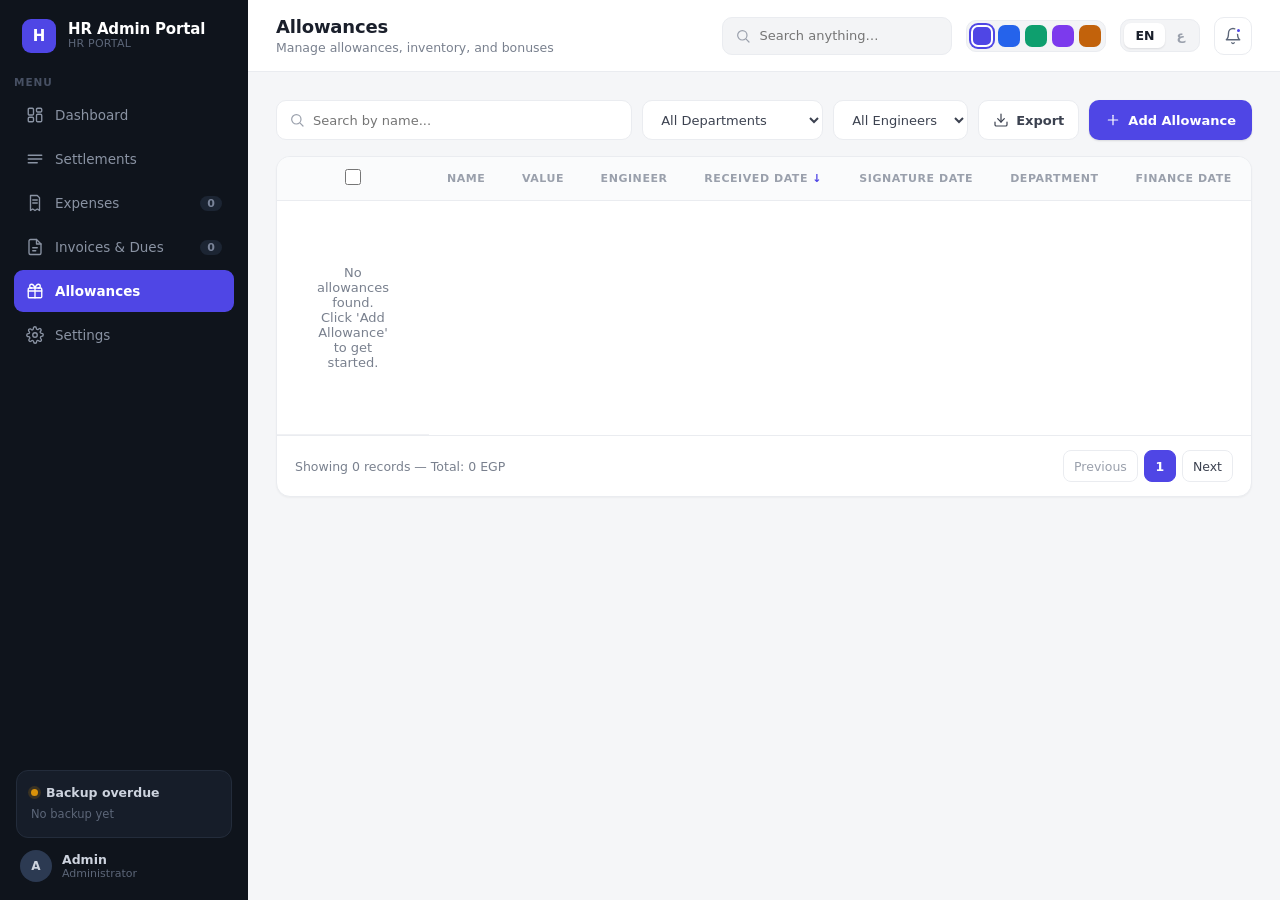
==== commit e4af2a0c: "bulk edit" ====
--- a/pages/allowances.html
+++ b/pages/allowances.html
@@ -170,11 +170,20 @@
             </button>
           </div>
 
+          <div class="bulk-bar hidden" id="bulk-bar">
+            <span class="bulk-bar-count" id="bulk-bar-count"></span>
+            <div class="bulk-bar-actions">
+              <button type="button" class="btn-secondary" id="bulk-clear-btn" data-i18n="common.clearSelection">Clear</button>
+              <button type="button" class="btn-primary" id="bulk-edit-btn" data-i18n="common.bulkEdit">Bulk Edit</button>
+            </div>
+          </div>
+
           <div class="table-wrapper">
             <div class="table-scroll">
               <table id="allowances-table">
                 <thead>
                   <tr>
+                    <th class="th-checkbox"><input type="checkbox" class="select-all-checkbox" id="select-all-checkbox" aria-label="Select all"></th>
                     <th data-field="name" data-i18n="common.field.name">Name</th>
                     <th data-field="value" data-i18n="common.field.value">Value</th>
                     <th data-field="engineer" data-i18n="common.field.engineer">Engineer</th>
--- a/styles.css
+++ b/styles.css
@@ -619,6 +619,27 @@
 .td-mono    { font-family: 'IBM Plex Mono', monospace; color: var(--text-muted); }
 .td-value   { font-family: 'IBM Plex Mono', monospace; font-weight: 600; font-size: 13.5px; white-space: nowrap; }
 
+/* Checkbox column (row selection) */
+th.th-checkbox, td.td-checkbox {
+  width: 40px; padding-inline: 16px; text-align: center; cursor: default;
+}
+.row-checkbox, .select-all-checkbox {
+  width: 16px; height: 16px; cursor: pointer; accent-color: var(--accent);
+}
+
+/* ============================================================
+   BULK ACTION BAR
+   ============================================================ */
+.bulk-bar {
+  display: flex; align-items: center; justify-content: space-between;
+  gap: 12px; margin-bottom: 16px; padding: 10px 16px;
+  background: var(--accent-soft); border: 1px solid var(--accent);
+  border-radius: var(--radius-btn);
+}
+.bulk-bar.hidden { display: none; }
+.bulk-bar-count { font-size: 13px; font-weight: 600; color: var(--text); }
+.bulk-bar-actions { display: flex; gap: 10px; }
+
 /* Table footer */
 .table-footer {
   display: flex; align-items: center; justify-content: space-between;
@@ -675,20 +696,21 @@
   background: rgba(16, 20, 28, 0.5);
   z-index: 1000;
   display: flex; align-items: center; justify-content: center;
+  padding: 24px;
 }
 .modal {
   background: var(--surface);
   border-radius: var(--radius-card);
-  max-width: 560px; width: 90vw;
-  max-height: 90vh; overflow-y: auto;
-  padding: 24px; display: flex; flex-direction: column; gap: 16px;
+  max-width: 880px; width: 100%;
+  max-height: 92vh; overflow-y: auto;
+  padding: 28px 32px; display: flex; flex-direction: column; gap: 20px;
   box-shadow: 0 8px 32px rgba(16, 20, 28, 0.18);
 }
 .modal-header {
   display: flex; flex-direction: row;
   justify-content: space-between; align-items: center;
 }
-.modal-title  { font-size: 17px; font-weight: 600; }
+.modal-title  { font-size: 18px; font-weight: 600; }
 .modal-close  {
   background: none; border: none; font-size: 22px; line-height: 1;
   color: var(--text-muted); cursor: pointer;
@@ -696,23 +718,29 @@
 }
 .modal-close:hover { background: var(--bg); color: var(--text); }
 .modal-footer { display: flex; gap: 10px; justify-content: flex-end; }
+.modal-body {
+  display: grid; grid-template-columns: repeat(2, 1fr); gap: 18px 24px;
+}
+.modal-body > p { grid-column: 1 / -1; }
 
 /* ============================================================
    FORMS
    ============================================================ */
-.form-group { display: flex; flex-direction: column; gap: 6px; }
+.form-group { display: flex; flex-direction: column; gap: 14px; }
 .form-group label {
   font-size: 12.5px; font-weight: 600; color: var(--text-sub);
+  margin-bottom: 2px;
 }
 .form-group input,
 .form-group select,
 .form-group textarea {
   width: 100%; border: 1px solid var(--border);
-  border-radius: 10px; padding: 9px 13px;
+  border-radius: 10px; padding: 10px 13px;
   font-size: 14px; outline: none; font-family: inherit;
   color: var(--text); background: var(--surface);
   transition: border-color 0.15s;
 }
+.form-group:has(textarea) { grid-column: 1 / -1; }
 .form-group input:focus,
 .form-group select:focus,
 .form-group textarea:focus { border-color: var(--accent); }
@@ -770,6 +798,52 @@
   background: var(--accent-soft);
 }
 
+.file-selected-row {
+  display: flex; align-items: center; justify-content: space-between;
+  gap: 12px; margin-top: 12px;
+  padding: 10px 14px; border: 1px solid var(--border);
+  border-radius: var(--radius-btn); background: var(--bg);
+}
+.file-selected-name { font-size: 13px; color: var(--text-sub); font-weight: 500; }
+
+.table-meta-row { display: flex; justify-content: flex-end; margin-bottom: 12px; }
+
+/* ============================================================
+   MANAGE LISTS
+   ============================================================ */
+.list-manager-container {
+  display: grid; grid-template-columns: repeat(2, 1fr); gap: 18px;
+}
+.list-manager-group {
+  border: 1px solid var(--border); border-radius: var(--radius-card);
+  padding: 16px; display: flex; flex-direction: column; gap: 12px;
+}
+.list-manager-title { font-size: 13px; font-weight: 600; color: var(--text-sub); }
+.list-manager-items { display: flex; flex-wrap: wrap; gap: 8px; }
+.list-manager-item {
+  display: inline-flex; align-items: center; gap: 6px;
+  background: var(--accent-soft); color: var(--text);
+  font-size: 12.5px; font-weight: 500;
+  padding: 5px 6px 5px 12px; border-radius: var(--radius-badge-pill);
+}
+.list-item-remove {
+  background: none; border: none; cursor: pointer;
+  width: 18px; height: 18px; border-radius: 50%;
+  display: flex; align-items: center; justify-content: center;
+  font-size: 14px; line-height: 1; color: var(--text-muted);
+}
+.list-item-remove:hover { background: rgba(16, 20, 28, 0.08); color: var(--text); }
+.list-manager-empty { font-size: 12.5px; color: var(--text-faint); }
+.list-manager-add-row { display: flex; gap: 8px; }
+.list-add-input {
+  flex: 1; border: 1px solid var(--border);
+  border-radius: var(--radius-btn); padding: 0 13px;
+  height: 36px; font-size: 13px; outline: none;
+  font-family: inherit; color: var(--text); background: var(--surface);
+}
+.list-add-input:focus { border-color: var(--accent); }
+.list-add-btn { height: 36px; }
+
 /* ============================================================
    EMPTY STATE
    ============================================================ */
